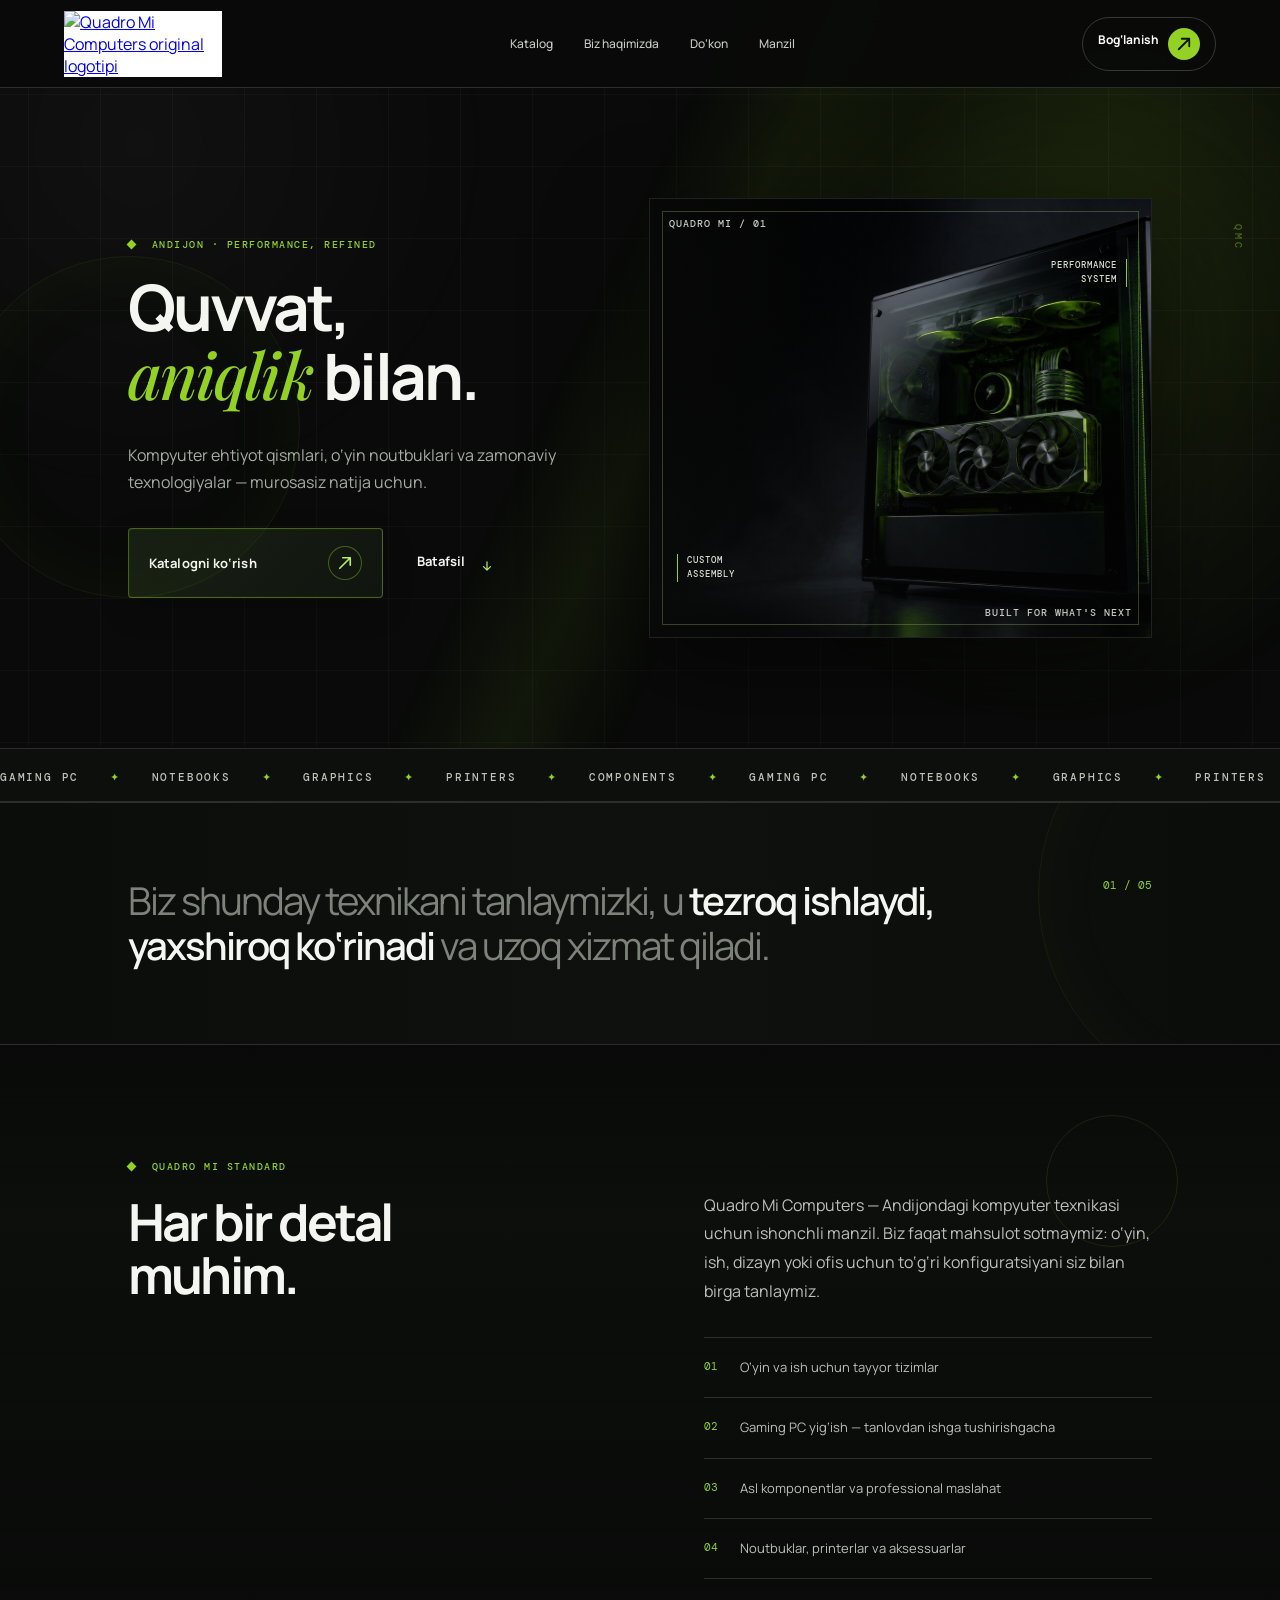
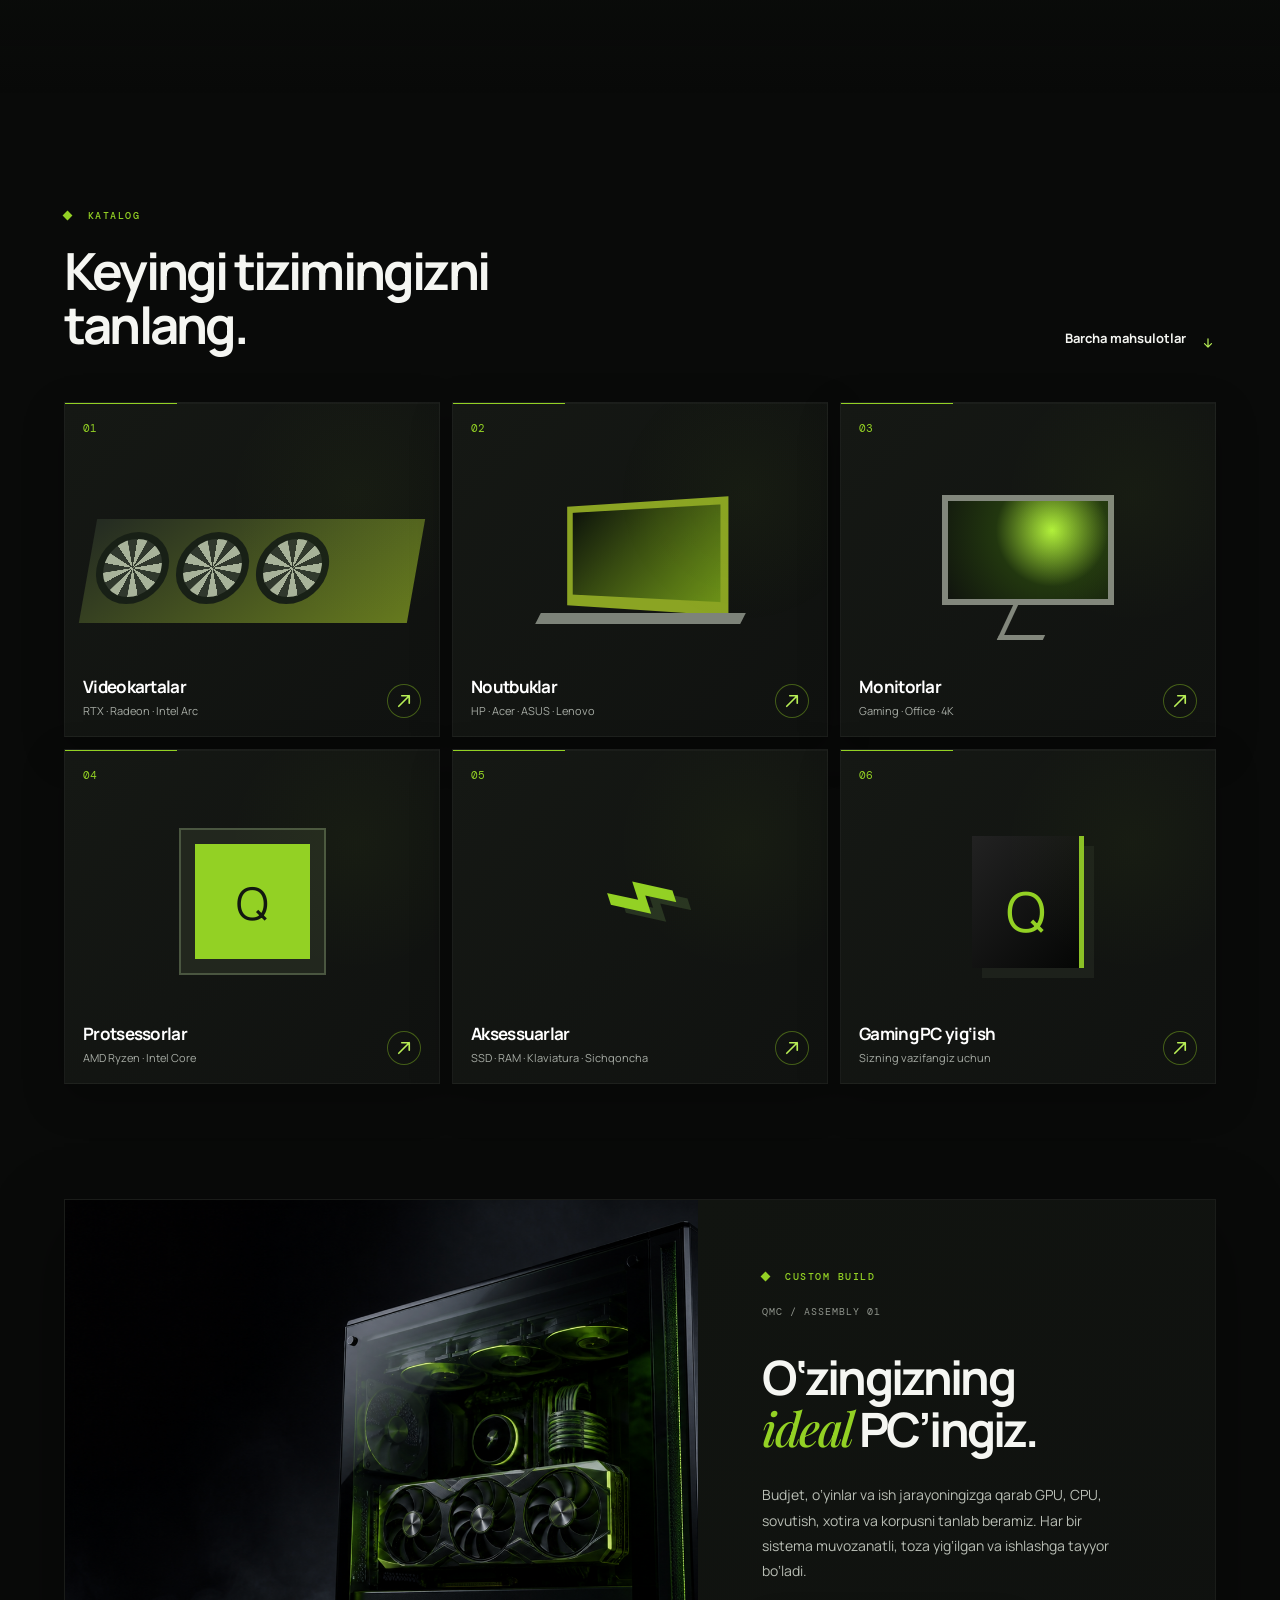
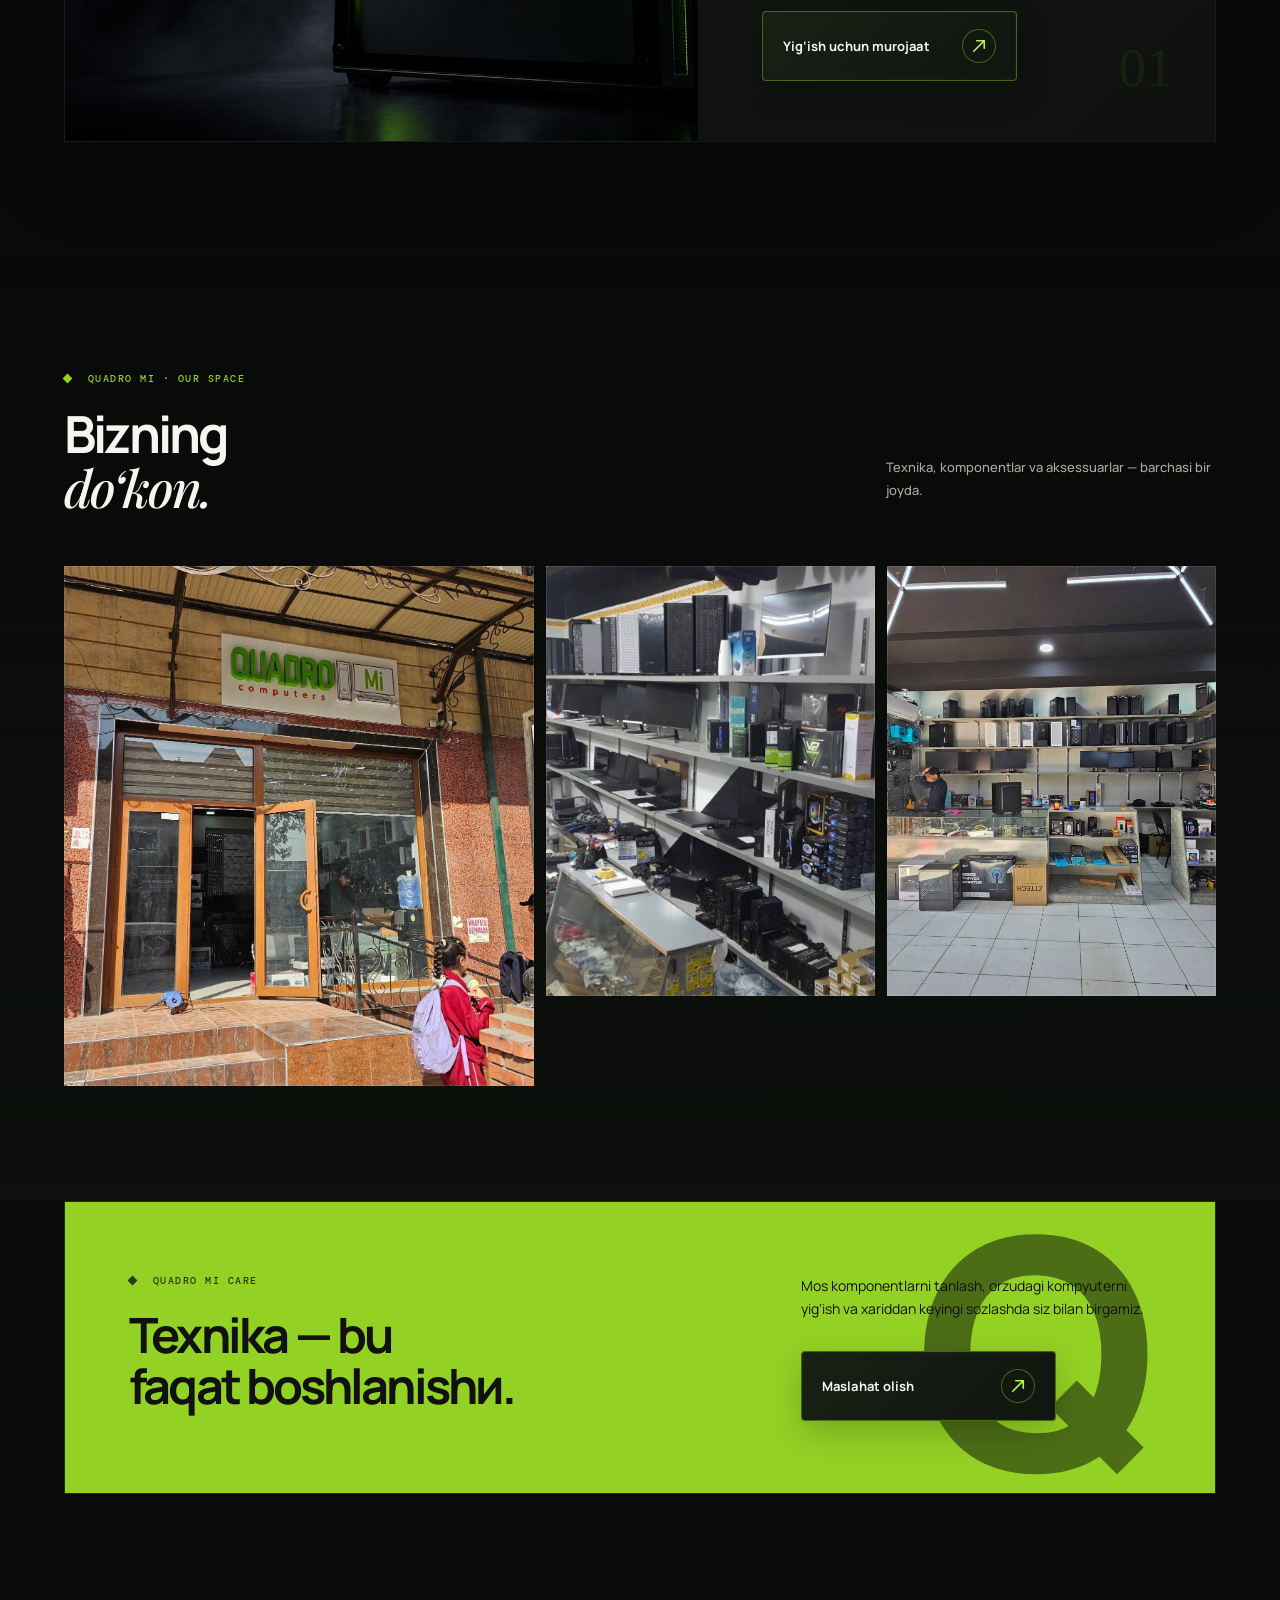
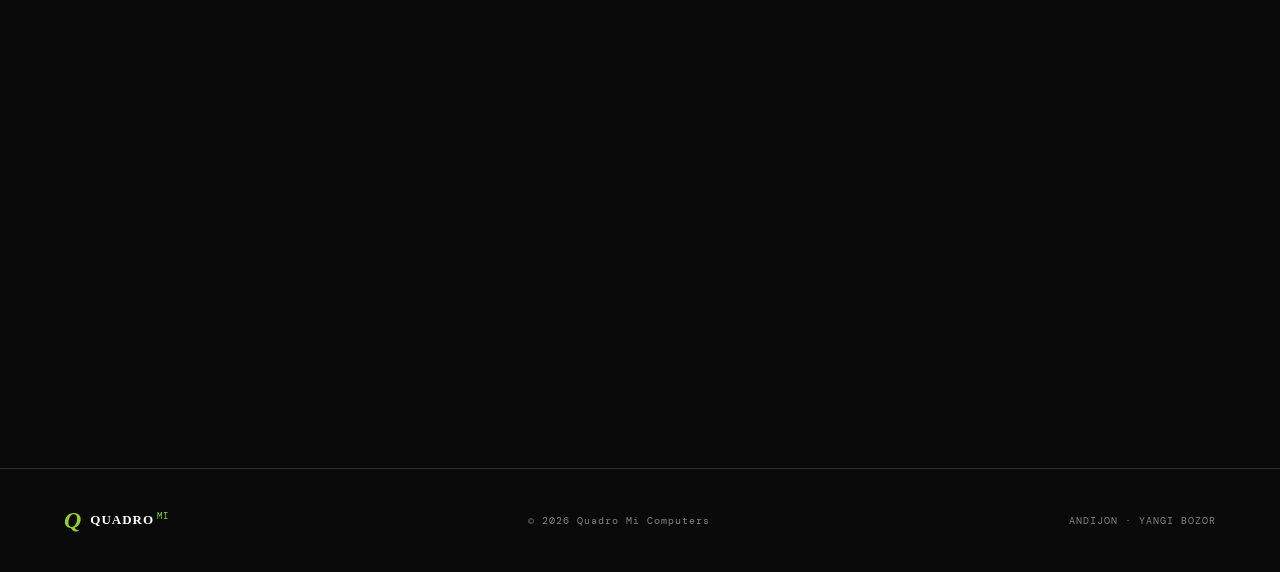
==== index.html @ 79f53d72 "Restore full index and use PNG logo" ====
<!doctype html>
<html lang="uz">
<head>
  <meta charset="UTF-8" /><meta name="viewport" content="width=device-width, initial-scale=1.0" />
  <meta name="theme-color" content="#0a0b0a" /><title>Quadro Mi Computers — Chegarasiz texnologiyalar</title>
  <link rel="preconnect" href="https://fonts.googleapis.com" /><link rel="preconnect" href="https://fonts.googleapis.com" crossorigin />
  <link href="https://fonts.googleapis.com/css2?family=DM+Mono:wght@400;500&family=Manrope:wght@400;500;600;700;800&family=Playfair+Display:ital,wght@0,400;0,500;1,400;1,500&display=swap" rel="stylesheet" />
  <link rel="stylesheet" href="styles.css" /><link rel="stylesheet" href="premium.css" /><link rel="stylesheet" href="responsive.css" /><link rel="stylesheet" href="arrow-fix.css" /><link rel="stylesheet" href="mobile-fixes.css" />
</head>
<body>
  <header class="nav"><div class="scroll-progress" aria-hidden="true"></div>
    <a class="official-logo" href="#top" aria-label="Quadro Mi Computers"><img src="quadro-mi-logo-transparent.png" alt="Quadro Mi Computers original logotipi" /></a>
    <nav><a href="#catalog">Katalog</a><a href="#about">Biz haqimizda</a><a href="#gallery">Do‘kon</a><a href="#contact">Manzil</a></nav>
    <a class="bag" href="tel:+998882072223">Bog‘lanish <b>↗</b></a>
  </header>

  <main id="top">
    <section class="hero">
      <div class="hero-copy"><p class="eyebrow"><i></i> ANDIJON · PERFORMANCE, REFINED</p><h1>Quvvat,<br /><em>aniqlik</em> bilan.</h1><p class="lead">Kompyuter ehtiyot qismlari, o‘yin noutbuklari va zamonaviy texnologiyalar — murosasiz natija uchun.</p><div class="hero-actions"><a class="button" href="#catalog">Katalogni ko‘rish <span>↗</span></a><a class="text-link" href="#about">Batafsil <span>↓</span></a></div></div><div class="hero-art"><img class="hero-photo" src="quadromi-gaming-pc-hero.png" alt="Quadro Mi uchun premium gaming kompyuter" /><div class="scan"></div><div class="art-label top">QUADRO MI / 01</div><div class="art-label bottom">BUILT FOR WHAT'S NEXT</div><div class="hero-spec spec-one">CUSTOM<br />ASSEMBLY</div><div class="hero-spec spec-two">PERFORMANCE<br />SYSTEM</div></div>
    </section>
    <section class="marquee" aria-label="Quadro Mi yo‘nalishlari"><div>GAMING PC <i>✦</i> NOTEBOOKS <i>✦</i> GRAPHICS <i>✦</i> PRINTERS <i>✦</i> COMPONENTS <i>✦</i> GAMING PC <i>✦</i> NOTEBOOKS <i>✦</i> GRAPHICS <i>✦</i> PRINTERS <i>✦</i></div></section>
    <section class="statement reveal" id="about"><p>Biz shunday texnikani tanlaymizki, u <strong>tezroq ishlaydi, yaxshiroq ko‘rinadi</strong> va uzoq xizmat qiladi.</p><span>01 / 05</span></section>
    <section class="details reveal"><div class="details-title"><p class="eyebrow"><i></i> QUADRO MI STANDARD</p><h2>Har bir detal<br />muhim.</h2></div><div class="details-copy"><p>Quadro Mi Computers — Andijondagi kompyuter texnikasi uchun ishonchli manzil. Biz faqat mahsulot sotmaymiz: o‘yin, ish, dizayn yoki ofis uchun to‘g‘ri konfiguratsiyani siz bilan birga tanlaymiz.</p><div class="detail-list"><div><b>01</b><span>O‘yin va ish uchun tayyor tizimlar</span></div><div><b>02</b><span>Gaming PC yig‘ish — tanlovdan ishga tushirishgacha</span></div><div><b>03</b><span>Asl komponentlar va professional maslahat</span></div><div><b>04</b><span>Noutbuklar, printerlar va aksessuarlar</span></div></div></div></section>
    <section class="catalog reveal" id="catalog"><div class="section-heading"><div><p class="eyebrow"><i></i> KATALOG</p><h2>Keyingi tizimingizni<br />tanlang.</h2></div><a class="text-link" href="catalog.html">Barcha mahsulotlar <span>↗</span></a></div><div class="categories"><a class="card gpu-card" href="catalog.html?category=gpu"><div class="number">01</div><div class="visual gpu-visual"><span></span><span></span><span></span></div><div class="card-bottom"><h3>Videokartalar</h3><p>RTX · Radeon · Intel Arc</p><b>↗</b></div></a><a class="card laptop-card" href="catalog.html?category=laptop"><div class="number">02</div><div class="visual laptop-visual"><div></div></div><div class="card-bottom"><h3>Noutbuklar</h3><p>HP · Acer · ASUS · Lenovo</p><b>↗</b></div></a><a class="card monitor-card" href="catalog.html?category=monitor"><div class="number">03</div><div class="visual monitor-visual"><div></div><span></span></div><div class="card-bottom"><h3>Monitorlar</h3><p>Gaming · Office · 4K</p><b>↗</b></div></a><a class="card chip-card" href="catalog.html?category=cpu"><div class="number">04</div><div class="visual chip-visual">Q</div><div class="card-bottom"><h3>Protsessorlar</h3><p>AMD Ryzen · Intel Core</p><b>↗</b></div></a><a class="card accessory-card" href="catalog.html?category=accessory"><div class="number">05</div><div class="visual accessory-visual"><span>⌁</span></div><div class="card-bottom"><h3>Aksessuarlar</h3><p>SSD · RAM · Klaviatura · Sichqoncha</p><b>↗</b></div></a><a class="card build-card" href="catalog.html?category=build"><div class="number">06</div><div class="visual build-visual"><span>Q</span></div><div class="card-bottom"><h3>Gaming PC yig‘ish</h3><p>Sizning vazifangiz uchun</p><b>↗</b></div></a></div></section>
    <section class="build-feature reveal"><div class="build-media"><img src="quadromi-gaming-pc-hero.png" alt="Gaming PC yig‘ish" /></div><div class="build-copy"><p class="eyebrow"><i></i> CUSTOM BUILD</p><span class="serial">QMC / ASSEMBLY 01</span><h2>O‘zingizning<br /><em>ideal</em> PC’ingiz.</h2><p>Budjet, o‘yinlar va ish jarayoningizga qarab GPU, CPU, sovutish, xotira va korpusni tanlab beramiz. Har bir sistema muvozanatli, toza yig‘ilgan va ishlashga tayyor bo‘ladi.</p><a class="button" href="tel:+998882072223">Yig‘ish uchun murojaat <span>↗</span></a></div></section>
    <section class="store-gallery reveal" id="gallery"><div class="section-heading"><div><p class="eyebrow"><i></i> QUADRO MI · OUR SPACE</p><h2>Bizning<br /><em>do‘kon.</em></h2></div><p class="gallery-note">Texnika, komponentlar va aksessuarlar — barchasi bir joyda.</p></div><div class="gallery-grid"><div class="store-photo store-photo-front"><img src="IMAGE%202026-08-15%2006%3A58%3A02.jpg" alt="Quadro Mi Computers do‘koni tashqi ko‘rinishi" /></div><div class="store-photo"><img src="IMAGE%202026-08-15%2006%3A58%3A09.jpg" alt="Quadro Mi Computers do‘koni ichki ko‘rinishi" /></div><div class="store-photo"><img src="IMAGE%202026-08-15%2006%3A58%3A14.jpg" alt="Quadro Mi Computers do‘koni va komponentlar" /></div></div></section>
    <section class="feature reveal"><div><p class="eyebrow"><i></i> QUADRO MI CARE</p><h2>Texnika — bu<br />faqat boshlanishи.</h2></div><div class="feature-text"><p>Mos komponentlarni tanlash, orzudagi kompyuterni yig‘ish va xariddan keyingi sozlashda siz bilan birgamiz.</p><a class="button outline" href="tel:+998882072223">Maslahat olish <span>↗</span></a></div></section>
    <section class="contact reveal" id="contact"><p class="eyebrow"><i></i> MANZIL VA ALOQA</p><div class="contact-grid"><h2>Quadro Mi —<br />Andijondagi manzilingiz.</h2><div class="contact-info"><a href="tel:+998882072223">+998 88 207 22 23</a><p><b>MANZILIMIZ</b><br />Andijon, Yangi Bozor</p><a class="map-button" href="https://maps.app.goo.gl/j5BiUCNpgj2LJ46a9" target="_blank" rel="noopener noreferrer"><span class="map-pin">⌖</span> Xaritada ko‘rish <span class="map-arrow">↗</span></a><a class="telegram" href="https://t.me/quadromi" target="_blank" rel="noreferrer">Telegram: @quadromi <span>↗</span></a></div></div></section>
  </main>
  <footer><a class="brand" href="#top"><span>Q</span>QUADRO <small>MI</small></a><p>© 2026 Quadro Mi Computers</p><p>ANDIJON · YANGI BOZOR</p></footer><script src="script.js"></script>
</body></html>
---- styles.css ----
:root{--green:#93d124;--ink:#090a09;--panel:#121412;--soft:#a7aca5;--line:#2b2e2a}*{box-sizing:border-box}html{scroll-behavior:smooth}body{margin:0;background:var(--ink);color:#f5f6f2;font-family:'Space Grotesk',Arial,sans-serif}body:before{content:'';position:fixed;inset:0;pointer-events:none;background:radial-gradient(circle at 88% 14%,#72a71619,transparent 25%),linear-gradient(115deg,transparent 0 43%,#9bdc2910 50%,transparent 57%);z-index:-1}.nav{height:88px;padding:0 max(28px,5vw);display:flex;align-items:center;justify-content:space-between;border-bottom:1px solid var(--line);background:#090a09e8;backdrop-filter:blur(12px);position:sticky;top:0;z-index:10}.official-logo{display:block;width:158px;height:66px;overflow:hidden;background:#fff}.official-logo img{width:100%;height:100%;object-fit:cover;object-position:center}.brand{color:#fff;text-decoration:none;font:600 13px Unbounded;letter-spacing:1px;display:flex;align-items:center;gap:8px}.brand span{color:var(--green);font-size:24px;font-style:italic}.brand small{font:9px 'DM Mono';color:var(--green);margin-left:-5px;align-self:flex-end;margin-bottom:12px}.nav nav{display:flex;gap:31px}.nav nav a,.bag{font:500 12px 'Space Grotesk';color:#c8cbc5;text-decoration:none}.nav nav a{transition:color .25s}.nav nav a:hover{color:var(--green)}.bag{border:1px solid #353934;border-radius:99px;padding:10px 15px;color:#fff}.bag b{background:var(--green);color:#111;padding:2px 6px;border-radius:10px;margin-left:6px}.hero{min-height:660px;padding:80px max(28px,10vw);display:grid;grid-template-columns:1fr 1.1fr;gap:5vw;align-items:center;overflow:hidden}.hero-copy{animation:reveal .9s ease both}.eyebrow{font:500 10px 'DM Mono';letter-spacing:1.5px;color:var(--green);margin:0 0 22px}.eyebrow i{display:inline-block;width:7px;height:7px;background:var(--green);margin-right:9px;transform:rotate(45deg)}h1,h2{font-family:Unbounded,Arial,sans-serif;font-size:clamp(38px,5vw,76px);font-weight:500;letter-spacing:-4px;line-height:1.05;margin:0}h1 em,.build-copy em{font-family:Georgia,serif;font-weight:400;color:var(--green);letter-spacing:-5px}.lead{max-width:440px;color:var(--soft);font-size:16px;line-height:1.7;margin:32px 0}.hero-actions{display:flex;gap:27px;align-items:center}.button{background:var(--green);color:#111;text-decoration:none;font-size:12px;font-weight:700;padding:16px 18px;display:inline-block;transition:transform .25s,box-shadow .25s}.button:hover{transform:translateY(-3px);box-shadow:0 12px 30px #93d12435}.button span,.text-link span{font-size:19px;margin-left:20px}.text-link{font-size:12px;color:#f4f5f1;text-decoration:none;font-weight:700}.hero-art{height:440px;position:relative;background:#111;overflow:hidden;animation:reveal 1.1s .15s ease both}.hero-photo{width:100%;height:100%;object-fit:cover;object-position:center}.hero-art:after{content:'';position:absolute;inset:0;background:linear-gradient(90deg,#090a09aa,transparent 55%),linear-gradient(0deg,#090a0955,transparent)}.scan{position:absolute;z-index:2;inset:0;background:linear-gradient(105deg,transparent 42%,#bcff4c35 49%,transparent 56%);transform:translateX(-115%);animation:scan 7s 1s infinite}.art-label{font:500 10px 'DM Mono';letter-spacing:1px;color:#c6c9c1;position:absolute;z-index:3}.art-label.top{top:18px;left:19px}.art-label.bottom{bottom:18px;right:19px}.statement{border-top:1px solid var(--line);border-bottom:1px solid var(--line);padding:75px max(28px,10vw);display:flex;justify-content:space-between;gap:30px}.statement p{font-size:clamp(25px,3vw,43px);letter-spacing:-2px;line-height:1.18;max-width:820px;margin:0;color:#7d827b}.statement strong{color:#f5f6f2;font-weight:600}.statement span{font:11px 'DM Mono';color:var(--green);white-space:nowrap}.details{padding:115px max(28px,10vw);display:grid;grid-template-columns:1fr 1fr;gap:10vw}.details h2{font-size:clamp(31px,4vw,55px)}.details-copy{color:#bdc0ba;font-size:16px;line-height:1.8;max-width:450px}.details-copy p{margin:31px 0}.detail-list{border-top:1px solid var(--line)}.detail-list div{display:flex;gap:22px;padding:18px 0;border-bottom:1px solid var(--line);font-size:13px}.detail-list b{color:var(--green);font:11px 'DM Mono';padding-top:3px}.catalog{padding:115px max(28px,5vw)}.section-heading{display:flex;justify-content:space-between;align-items:end;margin-bottom:50px}.section-heading h2{font-size:clamp(31px,4vw,55px)}.categories{display:grid;grid-template-columns:repeat(3,1fr);gap:12px}.card{background:linear-gradient(135deg,#151814,#101210);min-height:335px;padding:18px;text-decoration:none;color:#fff;position:relative;display:flex;flex-direction:column;justify-content:space-between;overflow:hidden;transition:transform .35s,box-shadow .35s}.card:before{content:'';position:absolute;width:150%;height:1px;background:var(--green);left:-120%;top:0;transition:left .55s}.card:hover{transform:translateY(-8px);box-shadow:0 24px 45px #000}.card:hover:before{left:0}.number{font:11px 'DM Mono';color:var(--green)}.visual{height:180px;position:relative}.card-bottom h3{font-size:17px;margin:0 0 5px;letter-spacing:-.7px}.card-bottom p{font-size:11px;color:var(--soft);margin:0}.card-bottom b{position:absolute;right:18px;bottom:18px;color:var(--green);font-size:22px}.gpu-visual{background:linear-gradient(140deg,#242b22,#667a1e);margin:32px 5px 0;height:104px;transform:skewX(-10deg)}.gpu-visual span{position:absolute;top:13px;width:72px;height:72px;border:7px solid #182016;border-radius:50%;background:repeating-conic-gradient(#a8b39a 0 20deg,#30382d 21deg 40deg)}.gpu-visual span:nth-child(1){left:8px}.gpu-visual span:nth-child(2){left:88px}.gpu-visual span:nth-child(3){left:168px}.laptop-visual div{width:170px;height:108px;border:7px solid #8ba423;border-bottom-width:12px;transform:perspective(300px) rotateY(-20deg);margin:37px auto;background:linear-gradient(135deg,#0d130b,#6c9118)}.laptop-visual:after{content:'';display:block;width:205px;height:11px;background:#7d8379;margin:-34px auto;transform:skewX(-27deg)}.monitor-visual div{width:172px;height:110px;border:6px solid #82877c;background:radial-gradient(circle at 65% 30%,#b2f13b,#22370f 45%,#10140e);margin:30px auto 0}.monitor-visual span{display:block;width:46px;height:35px;border-bottom:5px solid #82877c;border-left:5px solid #82877c;transform:skewX(-25deg);margin:auto}.chip-visual{width:115px;height:115px;margin:28px auto;background:var(--green);color:#121810;font:45px Unbounded;text-align:center;padding-top:28px;box-shadow:0 0 0 14px #22271e,0 0 0 16px #4a5640}.accessory-visual span{display:block;text-align:center;font:130px Georgia;color:var(--green);margin-top:4px;transform:rotate(-18deg);text-shadow:12px 12px #283421}.build-visual{width:112px;height:132px;margin:18px auto;background:linear-gradient(135deg,#222,#050605);border-right:5px solid #8bc026;box-shadow:10px 10px #1d211b}.build-visual span{font:55px Unbounded;color:var(--green);display:block;text-align:center;padding-top:37px}.build-feature{margin:0 max(28px,5vw) 115px;display:grid;grid-template-columns:1.1fr .9fr;background:#10120f;min-height:500px}.build-media{min-height:360px;overflow:hidden}.build-media img{height:100%;width:100%;object-fit:cover;transition:transform .8s}.build-feature:hover img{transform:scale(1.045)}.build-copy{padding:70px 7vw 60px 5vw;position:relative}.build-copy .serial{display:block;font:10px 'DM Mono';color:#8f948c;letter-spacing:1px;margin-bottom:35px}.build-copy h2{font-size:clamp(30px,3.7vw,53px)}.build-copy>p:not(.eyebrow){font-size:14px;line-height:1.8;color:#b9beb5;margin:28px 0}.feature{margin:0 max(28px,5vw) 90px;padding:72px max(28px,5vw);background:var(--green);color:#111;display:flex;justify-content:space-between;gap:60px}.feature .eyebrow{color:#273a12}.feature .eyebrow i{background:#273a12}.feature h2{font-size:clamp(30px,3.8vw,53px)}.feature-text{max-width:350px;align-self:end}.feature-text p{line-height:1.7;font-size:14px;margin:0 0 30px}.outline{background:transparent;border:1px solid #243013}.contact{padding:115px max(28px,10vw)}.contact-grid{display:grid;grid-template-columns:1fr 1fr;gap:10vw;align-items:end}.contact h2{font-size:clamp(30px,4vw,55px)}.contact-info{display:flex;flex-direction:column;align-items:flex-start;gap:11px}.contact-info a{font-size:18px;font-weight:600;letter-spacing:-.7px;color:#fff;text-decoration:none}.contact-info p{margin:18px 0;color:#a5aaa2;font-size:14px;line-height:1.7}.contact-info p b{color:var(--green);font:10px 'DM Mono';letter-spacing:1px}.contact-info .telegram{font:500 12px 'DM Mono';color:var(--green);letter-spacing:.5px}.telegram span{font-size:18px;margin-left:13px}footer{border-top:1px solid var(--line);padding:35px max(28px,5vw);display:flex;align-items:center;justify-content:space-between;color:#80857e;font:10px 'DM Mono';letter-spacing:1px}@keyframes reveal{from{opacity:0;transform:translateY(18px)}to{opacity:1;transform:none}}@keyframes scan{0%,58%{transform:translateX(-115%)}73%,100%{transform:translateX(115%)}}@media(max-width:850px){.categories{grid-template-columns:repeat(2,1fr)}.hero{grid-template-columns:1fr;gap:45px}.hero-art{height:380px}.build-feature{grid-template-columns:1fr}.build-copy{padding:60px}.build-media{height:380px}}@media(max-width:620px){.nav{height:76px;padding:0 20px}.official-logo{width:125px;height:54px}.nav nav{display:none}.bag{font-size:10px;padding:9px 10px}.hero{padding:65px 28px;min-height:0}.hero-art{height:275px}.statement,.feature{padding:55px 28px;display:block}.statement span{display:block;margin-top:25px}.details,.contact{padding:80px 28px;display:block}.details-copy{margin-top:38px}.contact-grid{display:block}.contact-info{margin-top:42px}.catalog{padding:80px 28px}.section-heading{display:block}.section-heading .text-link{display:block;margin-top:25px}.card{min-height:290px}.visual{transform:scale(.86);transform-origin:center top}.build-feature{margin:0 28px 80px}.build-media{height:270px;min-height:0}.build-copy{padding:45px 28px}.feature-text{margin-top:45px}footer{gap:20px;flex-wrap:wrap}footer p:last-child{display:none}}@media(max-width:430px){.categories{grid-template-columns:1fr}.card{min-height:280px}}
---- premium.css ----
.scroll-progress{position:absolute;left:0;bottom:-1px;height:2px;width:0;background:var(--green);box-shadow:0 0 16px var(--green);transition:width .08s linear}.hero:after{content:'QMC';position:absolute;right:2.7vw;top:136px;font:500 10px 'DM Mono';color:#7fae218a;letter-spacing:3px;writing-mode:vertical-rl}.hero{position:relative}.hero-art{box-shadow:0 35px 90px #0008}.hero-art:before{content:'';position:absolute;z-index:4;inset:12px;border:1px solid #c3eb8040;pointer-events:none}.hero-spec{position:absolute;z-index:5;font:500 9px 'DM Mono';line-height:1.55;letter-spacing:1px;color:#d6dcd0;border-left:1px solid var(--green);padding-left:9px}.spec-one{left:27px;bottom:55px}.spec-two{right:24px;top:60px;text-align:right;border-left:0;border-right:1px solid var(--green);padding-left:0;padding-right:9px}.marquee{border-block:1px solid var(--line);overflow:hidden;padding:15px 0;white-space:nowrap;background:#0d0f0d}.marquee div{display:inline-block;font:500 11px 'DM Mono';letter-spacing:1.8px;color:#bcc0b7;animation:marquee 28s linear infinite}.marquee i{font-style:normal;color:var(--green);margin:0 22px}.js .reveal{opacity:0;transform:translateY(32px);transition:opacity .9s ease,transform .9s cubic-bezier(.2,.75,.24,1)}.js .reveal.is-visible{opacity:1;transform:none}.js .categories .card{transition-delay:calc(var(--card-index, 0) * 55ms)}.categories .card:nth-child(1){--card-index:1}.categories .card:nth-child(2){--card-index:2}.categories .card:nth-child(3){--card-index:3}.categories .card:nth-child(4){--card-index:4}.categories .card:nth-child(5){--card-index:5}.categories .card:nth-child(6){--card-index:6}.details,.contact{position:relative}.details:before,.contact:after{content:'';position:absolute;width:130px;height:130px;border:1px solid #93d1241f;border-radius:50%;pointer-events:none}.details:before{right:8vw;top:70px}.contact:after{left:5vw;bottom:40px}.build-copy:after{content:'01';position:absolute;right:8%;bottom:42px;font:500 55px Unbounded;color:#93d12413}@keyframes marquee{to{transform:translateX(-50%)}}@media(max-width:620px){.hero:after,.hero-spec{display:none}.marquee{padding:12px 0}.marquee div{font-size:9px}.js .reveal{transform:translateY(18px)}}@media(prefers-reduced-motion:reduce){*,*:before,*:after{animation-duration:.01ms!important;animation-iteration-count:1!important;scroll-behavior:auto!important}.js .reveal{opacity:1;transform:none}}
/* Premium editorial typography + store gallery */
body{font-family:'Manrope',Arial,sans-serif}h1,h2{font-family:'Manrope',Arial,sans-serif;font-weight:700;letter-spacing:-3.2px}h1 em,.build-copy em,.store-gallery h2 em{font-family:'Playfair Display',Georgia,serif;font-weight:500;font-style:italic;letter-spacing:-2px}.nav nav a,.bag{font-family:'Manrope',Arial,sans-serif}.store-gallery{padding:115px max(28px,5vw);background:linear-gradient(180deg,transparent,#0d100c)}.gallery-note{max-width:330px;color:#a7aca5;font:500 13px/1.8 'Manrope',sans-serif}.gallery-grid{display:grid;grid-template-columns:1.25fr .875fr .875fr;gap:12px}.store-photo{height:430px;overflow:hidden;background:#111;position:relative}.store-photo-front{height:520px}.store-photo:after{content:'';position:absolute;inset:0;border:1px solid #ffffff16;pointer-events:none}.store-photo img{width:100%;height:100%;display:block;object-fit:cover;transition:transform .8s cubic-bezier(.2,.75,.24,1),filter .5s}.store-photo-front img{object-position:center}.store-photo:hover img{transform:scale(1.035);filter:saturate(1.06)}.store-gallery .section-heading{align-items:end}.contact-info a[href^="tel"]{font-family:'Manrope',sans-serif;font-size:21px;letter-spacing:-.8px}.contact-info p b{font-family:'DM Mono',monospace}
/* Final premium pass */
body,h1,h2,h3,.lead,.statement p,.details-copy,.card-bottom p,.contact-info a,.contact-info p,.button,.text-link{font-family:'Manrope',Arial,sans-serif}h1,h2{font-weight:700;letter-spacing:-2.8px}h3{font-weight:700}.button{position:relative;display:inline-flex;align-items:center;justify-content:space-between;gap:30px;min-width:255px;padding:17px 20px;border:1px solid #93d12466;border-radius:4px;background:linear-gradient(135deg,#182014,#10150f);color:#f4f6ef;font-size:13px;font-weight:700;letter-spacing:.1px;box-shadow:inset 0 0 0 1px #ffffff06,0 12px 32px #00000030;overflow:hidden;transition:transform .3s ease,background .3s ease,border-color .3s ease,box-shadow .3s ease}.button:before{content:'';position:absolute;inset:0;background:linear-gradient(115deg,transparent 18%,#b8ef5620 48%,transparent 72%);transform:translateX(-120%);transition:transform .6s ease}.button span{position:relative;z-index:1;display:grid;place-items:center;width:34px;height:34px;margin-left:auto;border:1px solid #93d12466;border-radius:50%;color:#b8ef56;font-size:17px;line-height:1}.button:hover{transform:translateY(-2px);border-color:#93d124aa;background:linear-gradient(135deg,#1c2517,#121912);box-shadow:0 18px 42px #00000055,0 0 0 1px #93d12418}.button:hover:before{transform:translateX(120%)}.text-link{font-family:'Manrope',Arial,sans-serif;font-size:13px;font-weight:700;letter-spacing:0;color:#f4f5f1}.text-link span{font-size:17px;margin-left:14px;color:#b8ef56}.hero-actions{gap:34px}.bag{font-weight:700}.build-copy .serial{font-family:'DM Mono',monospace}.chip-visual,.build-visual span{font-family:'Manrope',Arial,sans-serif}
@media(max-width:620px){.button{min-width:0;width:100%;max-width:310px;padding:16px 17px}.hero-actions{align-items:flex-start;flex-direction:column;gap:18px}.text-link{padding-left:2px}}
@media(prefers-reduced-motion:reduce){.button:before{display:none}}
/* Premium map CTA */
.map-button{display:inline-flex;align-items:center;gap:10px;min-height:46px;padding:12px 16px;border:1px solid #343a31;border-radius:999px;background:linear-gradient(180deg,#151914,#10120f);color:#f5f6f2!important;font:700 12px 'Manrope',sans-serif!important;letter-spacing:.1px!important;box-shadow:inset 0 1px 0 #ffffff0d,0 10px 30px #0003;transition:transform .25s,border-color .25s,background .25s,box-shadow .25s}.map-button:hover{transform:translateY(-2px);border-color:#93d124;background:linear-gradient(180deg,#1a2015,#11150f);box-shadow:0 14px 34px #0006}.map-pin{display:grid;place-items:center;width:24px;height:24px;border-radius:50%;background:#93d124;color:#111;font-size:15px;line-height:1}.map-arrow{margin-left:4px;font-size:17px;color:#93d124}@media(max-width:850px){.gallery-grid{grid-template-columns:1fr 1fr}.store-photo-front{grid-column:1/-1;height:430px}.store-photo{height:320px}}@media(max-width:620px){.store-gallery{padding:80px 28px}.gallery-grid{grid-template-columns:1fr}.store-photo-front,.store-photo{height:300px}.gallery-note{margin-top:25px}}
/* Cinematic depth layer */
html{background:#090a09}body{position:relative;isolation:isolate}body:after{content:'';position:fixed;inset:0;pointer-events:none;z-index:20;opacity:.08;background-image:url("data:image/svg+xml,%3Csvg xmlns='http://www.w3.org/2000/svg' width='140' height='140' viewBox='0 0 140 140'%3E%3Cfilter id='n'%3E%3CfeTurbulence type='fractalNoise' baseFrequency='.85' numOctaves='3' stitchTiles='stitch'/%3E%3C/filter%3E%3Crect width='100%25' height='100%25' filter='url(%23n)' opacity='.32'/%3E%3C/svg%3E");mix-blend-mode:soft-light}.hero{background-image:linear-gradient(rgba(255,255,255,.028) 1px,transparent 1px),linear-gradient(90deg,rgba(255,255,255,.028) 1px,transparent 1px);background-size:72px 72px;background-position:center center}.hero:before{content:'';position:absolute;inset:-15%;background:radial-gradient(circle at 75% 42%,#93d1241c,transparent 28%),radial-gradient(circle at 20% 18%,#ffffff08,transparent 24%);filter:blur(8px);pointer-events:none;z-index:-1;animation:ambientPulse 8s ease-in-out infinite}.hero-copy,.hero-art{position:relative;z-index:1}.hero-copy:after{content:'';position:absolute;width:340px;height:340px;left:-170px;top:5%;border:1px solid #93d12418;border-radius:50%;box-shadow:0 0 90px #93d1240b inset;pointer-events:none}.hero-art{border:1px solid #ffffff10}.hero-art:after{background:linear-gradient(90deg,#090a09b8,transparent 55%),linear-gradient(0deg,#090a095e,transparent)}.statement{position:relative;overflow:hidden;background:linear-gradient(90deg,#0b0d0b,#0e110e,#0b0d0b)}.statement:after{content:'';position:absolute;width:420px;height:420px;right:-180px;top:-120px;border:1px solid #93d12414;border-radius:50%;box-shadow:0 0 80px #93d12408 inset;pointer-events:none}.details{background:linear-gradient(180deg,transparent,#0c0f0c 26%,transparent)}.detail-list div{transition:padding-left .25s,background .25s}.detail-list div:hover{padding-left:10px;background:linear-gradient(90deg,#93d12408,transparent 70%)}.categories .card{border:1px solid #ffffff0b;box-shadow:0 14px 38px #0004,inset 0 1px 0 #ffffff08}.categories .card:after{content:'';position:absolute;inset:0;background:radial-gradient(circle at 78% 28%,#93d1240a,transparent 34%);pointer-events:none}.categories .card:hover{box-shadow:0 26px 60px #0008,inset 0 1px 0 #ffffff10}.build-feature{border:1px solid #ffffff0b;box-shadow:0 24px 70px #0006}.build-copy{background:linear-gradient(135deg,#111410,#0f110f)}.feature{position:relative;overflow:hidden;border:1px solid #1f2a17}.feature:after{content:'Q';position:absolute;right:5%;top:50%;transform:translateY(-50%);font:800 clamp(140px,25vw,330px) 'Manrope';color:#111d0b;opacity:.55;pointer-events:none}.feature>*{position:relative;z-index:1}.contact{overflow:hidden;background:radial-gradient(circle at 78% 50%,#93d1240b,transparent 34%)}.contact-grid{position:relative}.contact-grid:after{content:'LOC / ANDIJON';position:absolute;right:0;bottom:-55px;font:500 9px 'DM Mono';letter-spacing:2px;color:#93d12455}.map-button{position:relative;overflow:hidden}.map-button:before{content:'';position:absolute;inset:0;background:linear-gradient(110deg,transparent 22%,#ffffff14 48%,transparent 72%);transform:translateX(-120%);transition:transform .7s ease}.map-button:hover:before{transform:translateX(120%)}@keyframes ambientPulse{0%,100%{opacity:.55;transform:scale(1)}50%{opacity:.95;transform:scale(1.04)}}@media(max-width:620px){.hero{background-size:46px 46px}.hero-copy:after{width:220px;height:220px;left:-140px}.contact-grid:after{position:static;display:block;margin-top:35px}.feature:after{right:-7%;font-size:170px}}@media(prefers-reduced-motion:reduce){.hero:before{animation:none}.map-button:before{display:none}.detail-list div{transition:none}}
/* Mobile-safe CSS arrows: avoid emoji glyphs on iOS/Android */
.button span,.bag b,.map-arrow{font-size:0;position:relative}.button span:before,.bag b:before,.map-arrow:before{content:'';position:absolute;width:11px;height:2px;background:currentColor;right:9px;top:50%;transform:translateY(-50%) rotate(-45deg);transform-origin:right center}.button span:after,.bag b:after,.map-arrow:after{content:'';position:absolute;width:6px;height:6px;border-top:2px solid currentColor;border-right:2px solid currentColor;right:8px;top:50%;transform:translateY(-50%) rotate(0deg)}.bag b{display:inline-grid;place-items:center;width:30px;height:30px;padding:0;border-radius:50%;background:var(--green);color:#111;margin-left:7px;line-height:1}.bag b:before{right:8px;width:10px}.bag b:after{right:7px}.map-arrow{display:inline-block;width:18px;height:18px;margin-left:2px}.map-arrow:before{right:2px}.map-arrow:after{right:1px}.button span{overflow:hidden}.button span:before{right:9px}.button span:after{right:8px}
---- responsive.css ----
/* Premium typography: tuned separately for desktop, laptops, tablets and phones. */
@media (max-width:1100px){
  h1,h2{letter-spacing:-2.7px;line-height:1.12}
  h1 em,.build-copy em{letter-spacing:-3px}
  .hero{padding-inline:7vw;gap:4vw}
  .lead{font-size:15px}.details,.contact{padding-inline:8vw}
}
@media (max-width:850px){
  h1,h2{font-size:clamp(34px,6.2vw,53px);letter-spacing:-2.2px;line-height:1.15}
  h1 em,.build-copy em{letter-spacing:-2.4px}
  .hero-copy{max-width:610px}.section-heading h2,.details h2,.contact h2{max-width:620px}
  .statement p{letter-spacing:-1.4px;line-height:1.28}
  .build-copy h2{letter-spacing:-2px;line-height:1.16}
}
@media (max-width:620px){
  h1,h2{font-size:clamp(29px,9.5vw,42px);letter-spacing:-1.55px;line-height:1.2}
  h1 em,.build-copy em{letter-spacing:-1.8px}
  .hero-copy h1{max-width:340px}.hero-copy .lead{font-size:14px;line-height:1.65;margin-block:25px}
  .hero-actions{gap:16px;flex-wrap:wrap}.button{font-size:11px;padding:14px 15px}.text-link{font-size:11px}
  .statement p{font-size:clamp(23px,7vw,32px);letter-spacing:-1px;line-height:1.28}
  .details h2,.section-heading h2,.contact h2,.feature h2{font-size:clamp(28px,8vw,38px);letter-spacing:-1.45px;line-height:1.23}
  .details-copy{font-size:14px;line-height:1.75}.detail-list div{font-size:12px;line-height:1.5}
  .card-bottom h3{font-size:16px;line-height:1.3}.card-bottom p{line-height:1.45}.build-copy h2{font-size:clamp(28px,8vw,38px);letter-spacing:-1.55px;line-height:1.2}
  .build-copy>p:not(.eyebrow),.feature-text p{font-size:13px;line-height:1.75}.contact-info a{font-size:17px}.contact-info p{font-size:13px}
}
@media (max-width:360px){
  h1,h2{font-size:28px;letter-spacing:-1.2px}.hero-copy .lead{font-size:13px}.bag{display:none}.official-logo{width:117px}
}
---- arrow-fix.css ----
/* Final premium arrows — clean SVG icon, no Unicode/emoji */
.button span,.bag b,.text-link span,.map-arrow,.card-bottom b{font-size:0!important;position:relative;display:inline-grid!important;place-items:center;background-repeat:no-repeat!important;background-position:center!important}
.button span::before,.button span::after,.bag b::before,.bag b::after,.text-link span::before,.text-link span::after,.map-arrow::before,.map-arrow::after,.card-bottom b::before,.card-bottom b::after{content:none!important;display:none!important}

.button span{width:34px!important;height:34px!important;flex:0 0 34px;overflow:hidden;border:1px solid #93d12466!important;border-radius:50%;background-color:transparent!important;background-size:18px 18px!important;background-image:url("data:image/svg+xml,%3Csvg xmlns='http://www.w3.org/2000/svg' viewBox='0 0 24 24'%3E%3Cpath d='M5 19L19 5M9 5H19V15' fill='none' stroke='%23b8ef56' stroke-width='2.2' stroke-linecap='round' stroke-linejoin='round'/%3E%3C/svg%3E")!important}

.bag b{width:32px!important;height:32px!important;flex:0 0 32px;margin-left:7px!important;padding:0!important;border-radius:50%;background-color:var(--green)!important;background-size:18px 18px!important;background-image:url("data:image/svg+xml,%3Csvg xmlns='http://www.w3.org/2000/svg' viewBox='0 0 24 24'%3E%3Cpath d='M5 19L19 5M9 5H19V15' fill='none' stroke='%2310150f' stroke-width='2.4' stroke-linecap='round' stroke-linejoin='round'/%3E%3C/svg%3E")!important}

.text-link span{width:17px!important;height:17px!important;margin-left:10px!important;color:transparent!important;background-size:14px 14px!important;background-image:url("data:image/svg+xml,%3Csvg xmlns='http://www.w3.org/2000/svg' viewBox='0 0 24 24'%3E%3Cpath d='M12 5V19M6 13L12 19L18 13' fill='none' stroke='%23b8ef56' stroke-width='2.1' stroke-linecap='round' stroke-linejoin='round'/%3E%3C/svg%3E")!important}

.map-arrow{width:18px!important;height:18px!important;margin-left:4px;color:transparent!important;background-size:15px 15px!important;background-image:url("data:image/svg+xml,%3Csvg xmlns='http://www.w3.org/2000/svg' viewBox='0 0 24 24'%3E%3Cpath d='M5 19L19 5M9 5H19V15' fill='none' stroke='%2393d124' stroke-width='2.1' stroke-linecap='round' stroke-linejoin='round'/%3E%3C/svg%3E")!important}

.card-bottom b{width:34px!important;height:34px!important;min-width:34px!important;flex:0 0 34px;border:1px solid #93d12466!important;border-radius:50%!important;color:transparent!important;background-color:transparent!important;background-size:18px 18px!important;background-image:url("data:image/svg+xml,%3Csvg xmlns='http://www.w3.org/2000/svg' viewBox='0 0 24 24'%3E%3Cpath d='M5 19L19 5M9 5H19V15' fill='none' stroke='%23b8ef56' stroke-width='2.2' stroke-linecap='round' stroke-linejoin='round'/%3E%3C/svg%3E")!important;transition:transform .25s ease,border-color .25s ease,background-color .25s ease}
.card:hover .card-bottom b{transform:translateY(-2px);border-color:#93d124aa!important;background-color:#172011!important}

@media(max-width:620px){.button span{width:34px!important;height:34px!important;flex-basis:34px}.bag b{width:30px!important;height:30px!important;flex-basis:30px;background-size:17px 17px!important}.card-bottom b{width:34px!important;height:34px!important;min-width:34px!important;flex-basis:34px;background-size:17px 17px!important}}
---- mobile-fixes.css ----
/* Final mobile arrow cleanup */
.card-bottom b{font-size:0!important;display:grid!important;place-items:center;width:34px;height:34px;border:1px solid #93d12466;border-radius:50%;color:#b8ef56;line-height:1;position:absolute;right:18px;bottom:18px}
.card-bottom b:before{content:'';width:12px;height:2px;background:currentColor;display:block;grid-area:1/1;transform:rotate(-45deg);transform-origin:right center}
.card-bottom b:after{content:'';width:7px;height:7px;border-top:2px solid currentColor;border-right:2px solid currentColor;display:block;grid-area:1/1;transform:translate(4px,-3px)}
.button span,.bag b,.map-arrow{font-size:0!important}
@media(max-width:620px){.card-bottom b{width:32px;height:32px;right:16px;bottom:16px}.card-bottom b:before{width:11px}.card-bottom b:after{width:6px;height:6px;transform:translate(3px,-3px)}}
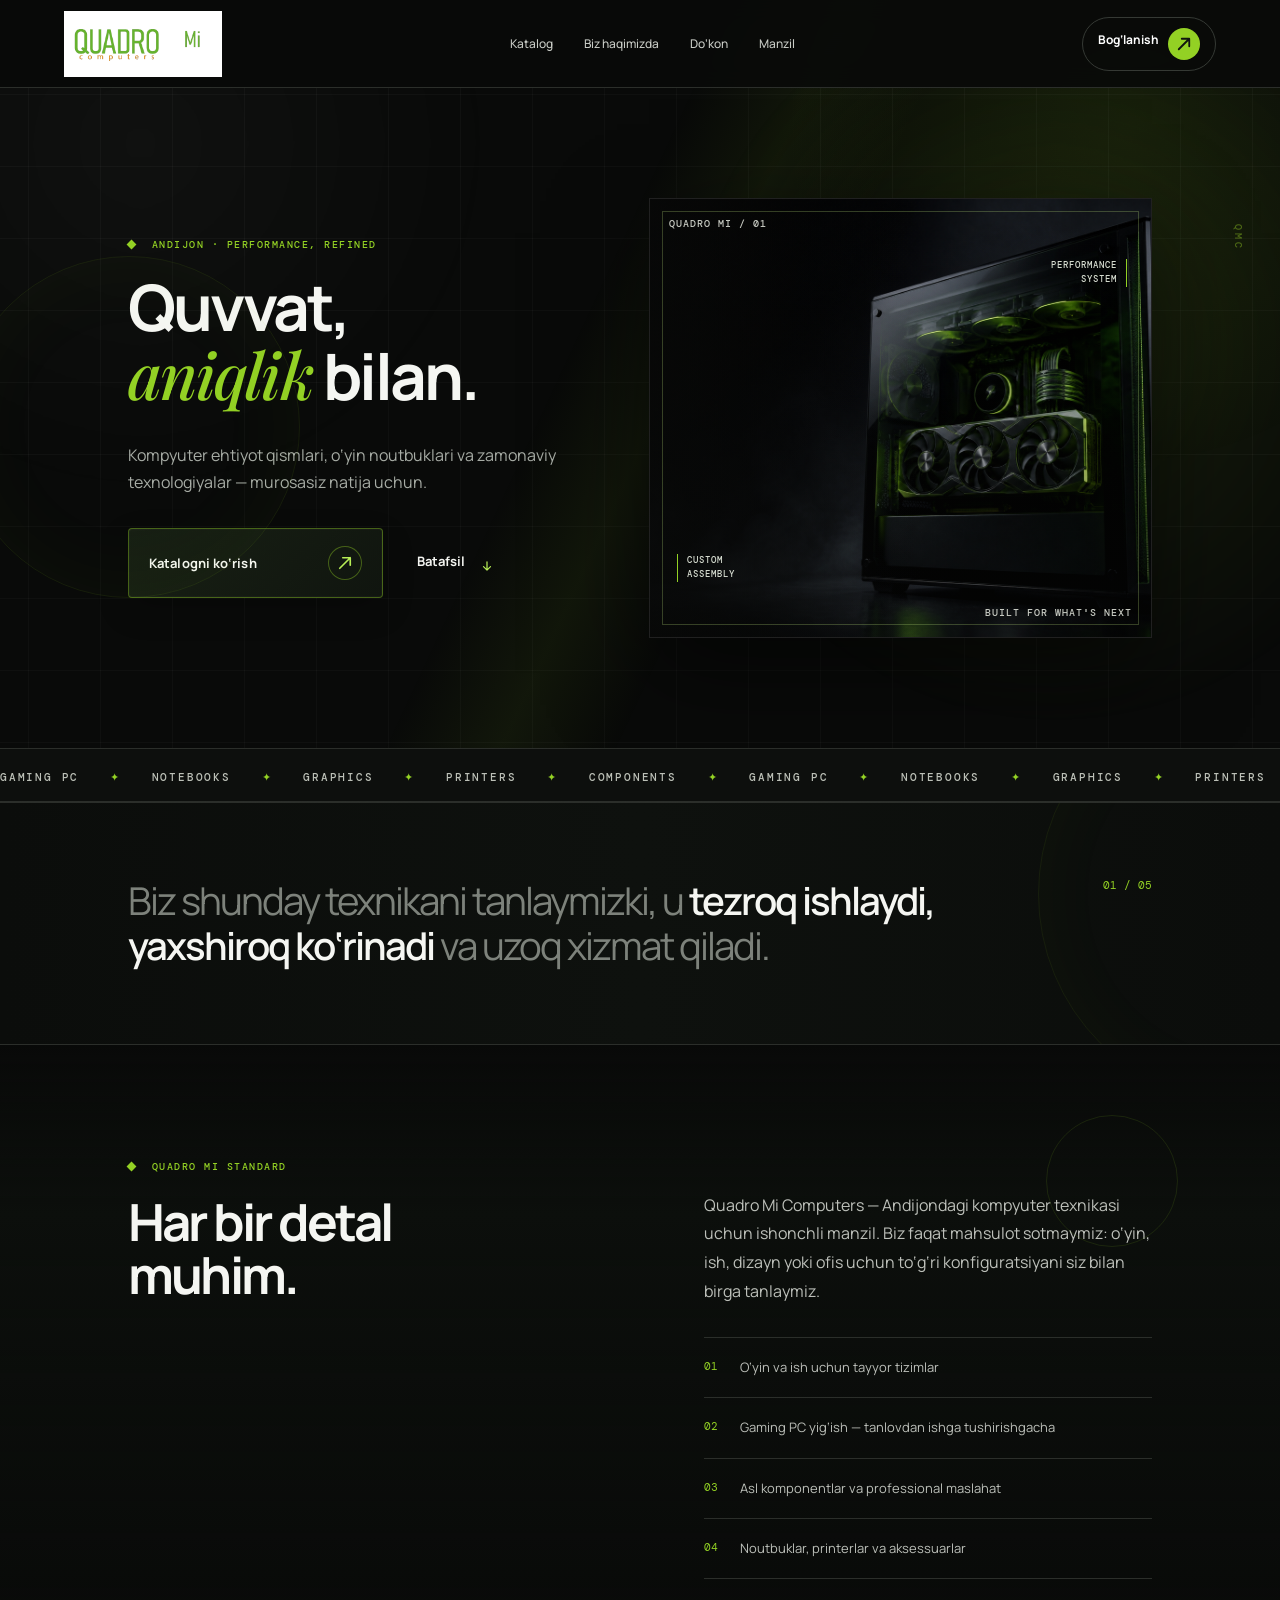
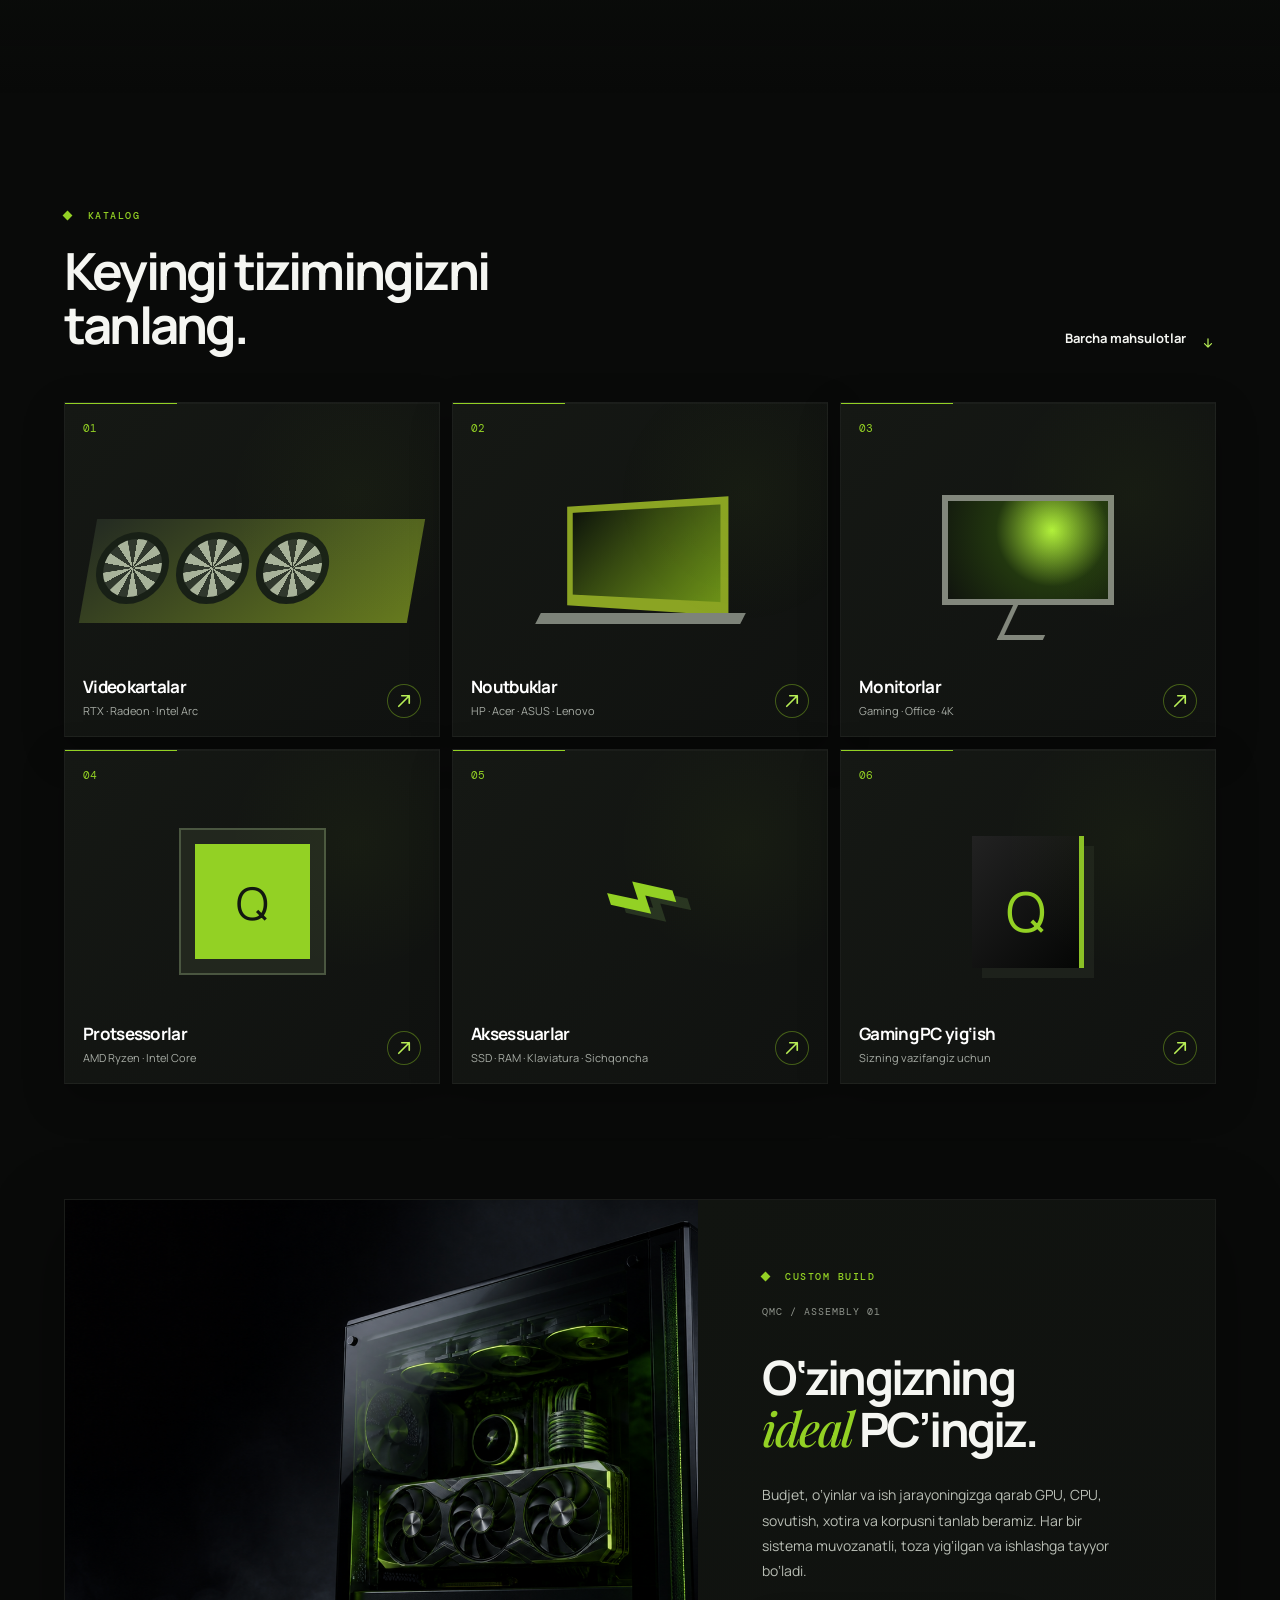
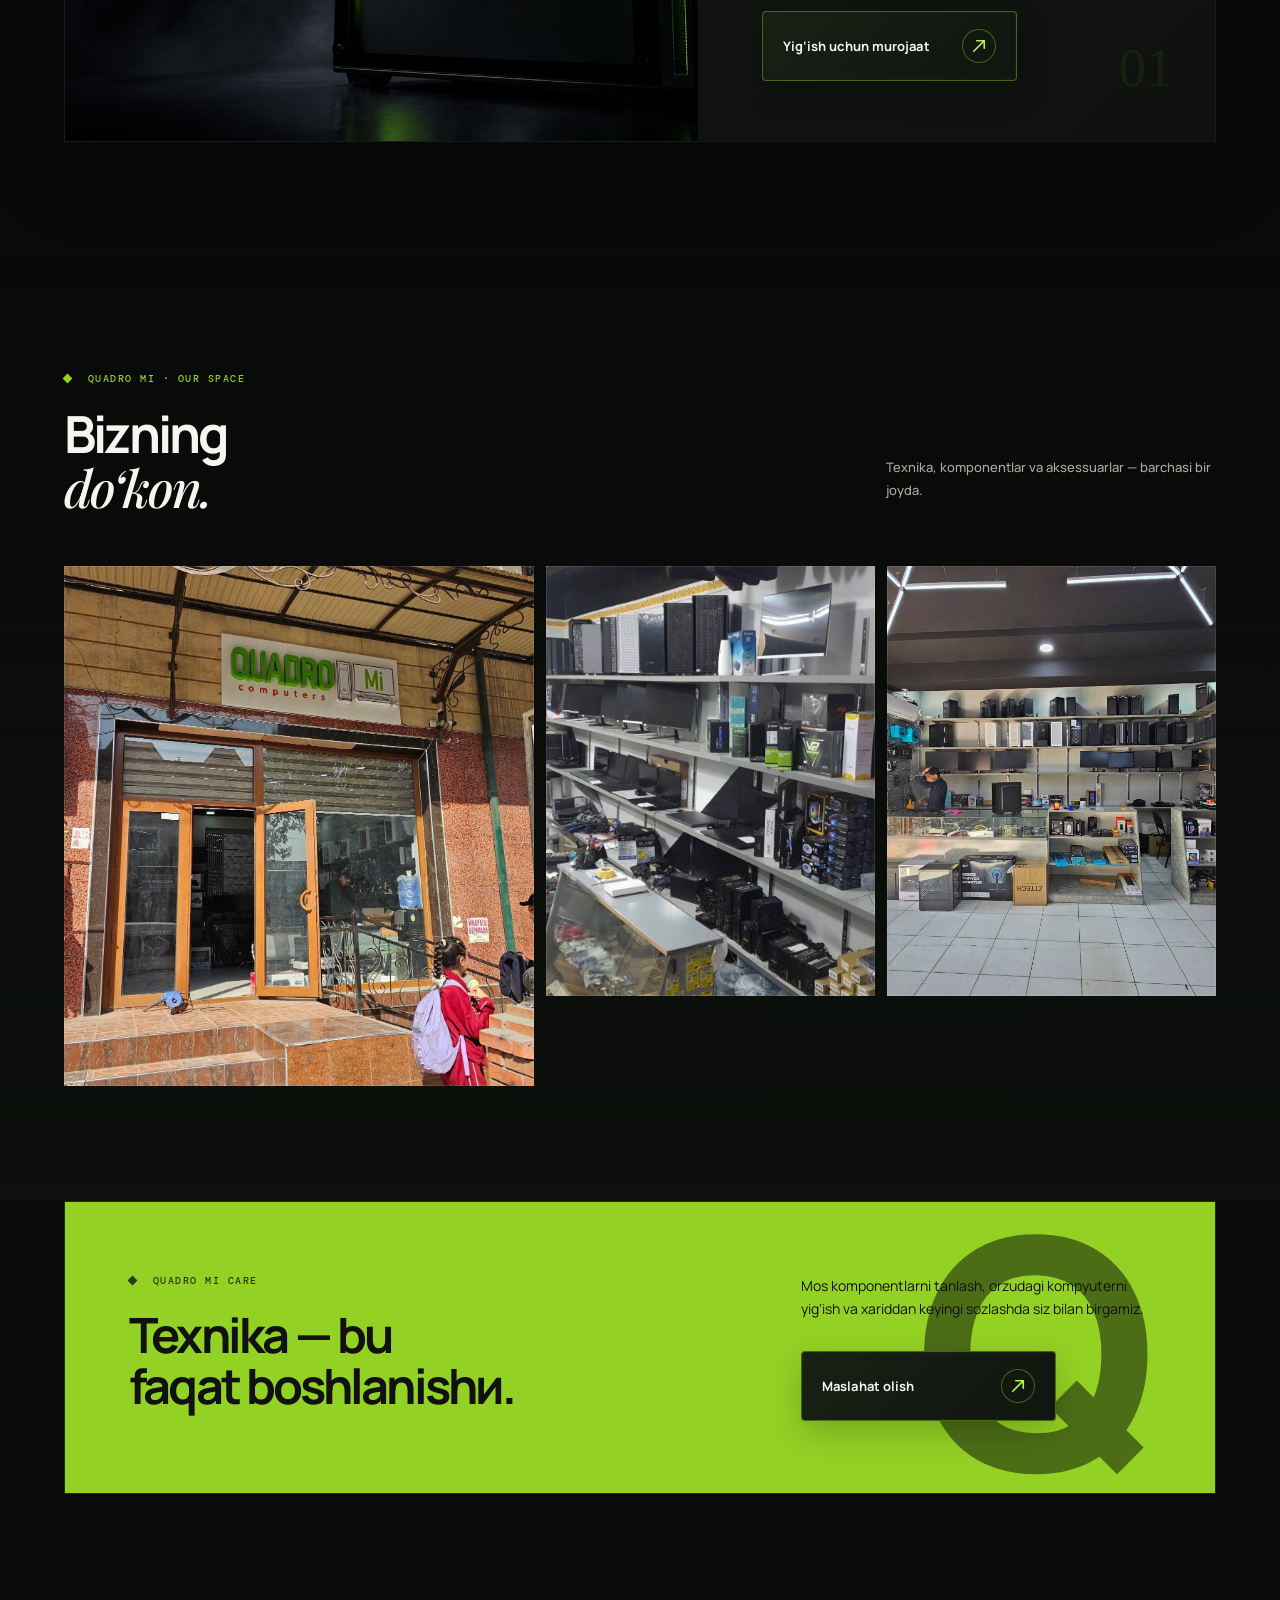
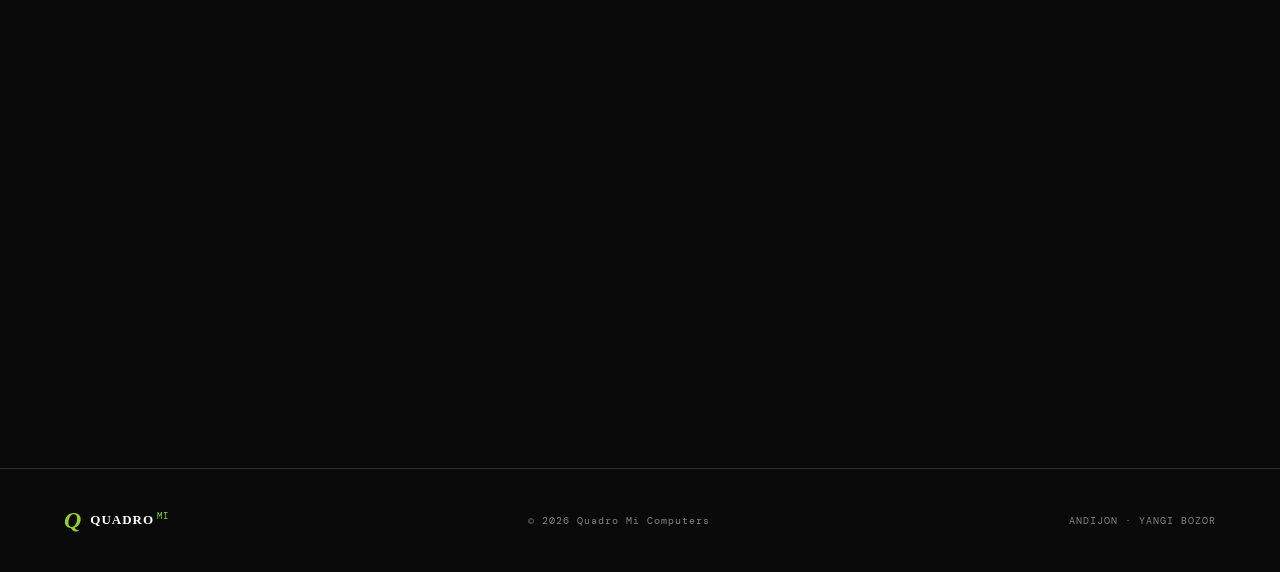
==== commit 7088ada1: "Force Vercel deploy for PNG logo" ====
--- a/index.html
+++ b/index.html
@@ -3,13 +3,13 @@
 <head>
   <meta charset="UTF-8" /><meta name="viewport" content="width=device-width, initial-scale=1.0" />
   <meta name="theme-color" content="#0a0b0a" /><title>Quadro Mi Computers — Chegarasiz texnologiyalar</title>
-  <link rel="preconnect" href="https://fonts.googleapis.com" /><link rel="preconnect" href="https://fonts.googleapis.com" crossorigin />
+  <link rel="preconnect" href="https://fonts.googleapis.com" /><link rel="preconnect" href="https://fonts.gstatic.com" crossorigin />
   <link href="https://fonts.googleapis.com/css2?family=DM+Mono:wght@400;500&family=Manrope:wght@400;500;600;700;800&family=Playfair+Display:ital,wght@0,400;0,500;1,400;1,500&display=swap" rel="stylesheet" />
   <link rel="stylesheet" href="styles.css" /><link rel="stylesheet" href="premium.css" /><link rel="stylesheet" href="responsive.css" /><link rel="stylesheet" href="arrow-fix.css" /><link rel="stylesheet" href="mobile-fixes.css" />
 </head>
 <body>
   <header class="nav"><div class="scroll-progress" aria-hidden="true"></div>
-    <a class="official-logo" href="#top" aria-label="Quadro Mi Computers"><img src="quadro-mi-logo-transparent.png" alt="Quadro Mi Computers original logotipi" /></a>
+    <a class="official-logo" href="#top" aria-label="Quadro Mi Computers"><img src="quadro-mi-logo-transparent.png?v=2" alt="Quadro Mi Computers original logotipi" /></a>
     <nav><a href="#catalog">Katalog</a><a href="#about">Biz haqimizda</a><a href="#gallery">Do‘kon</a><a href="#contact">Manzil</a></nav>
     <a class="bag" href="tel:+998882072223">Bog‘lanish <b>↗</b></a>
   </header>
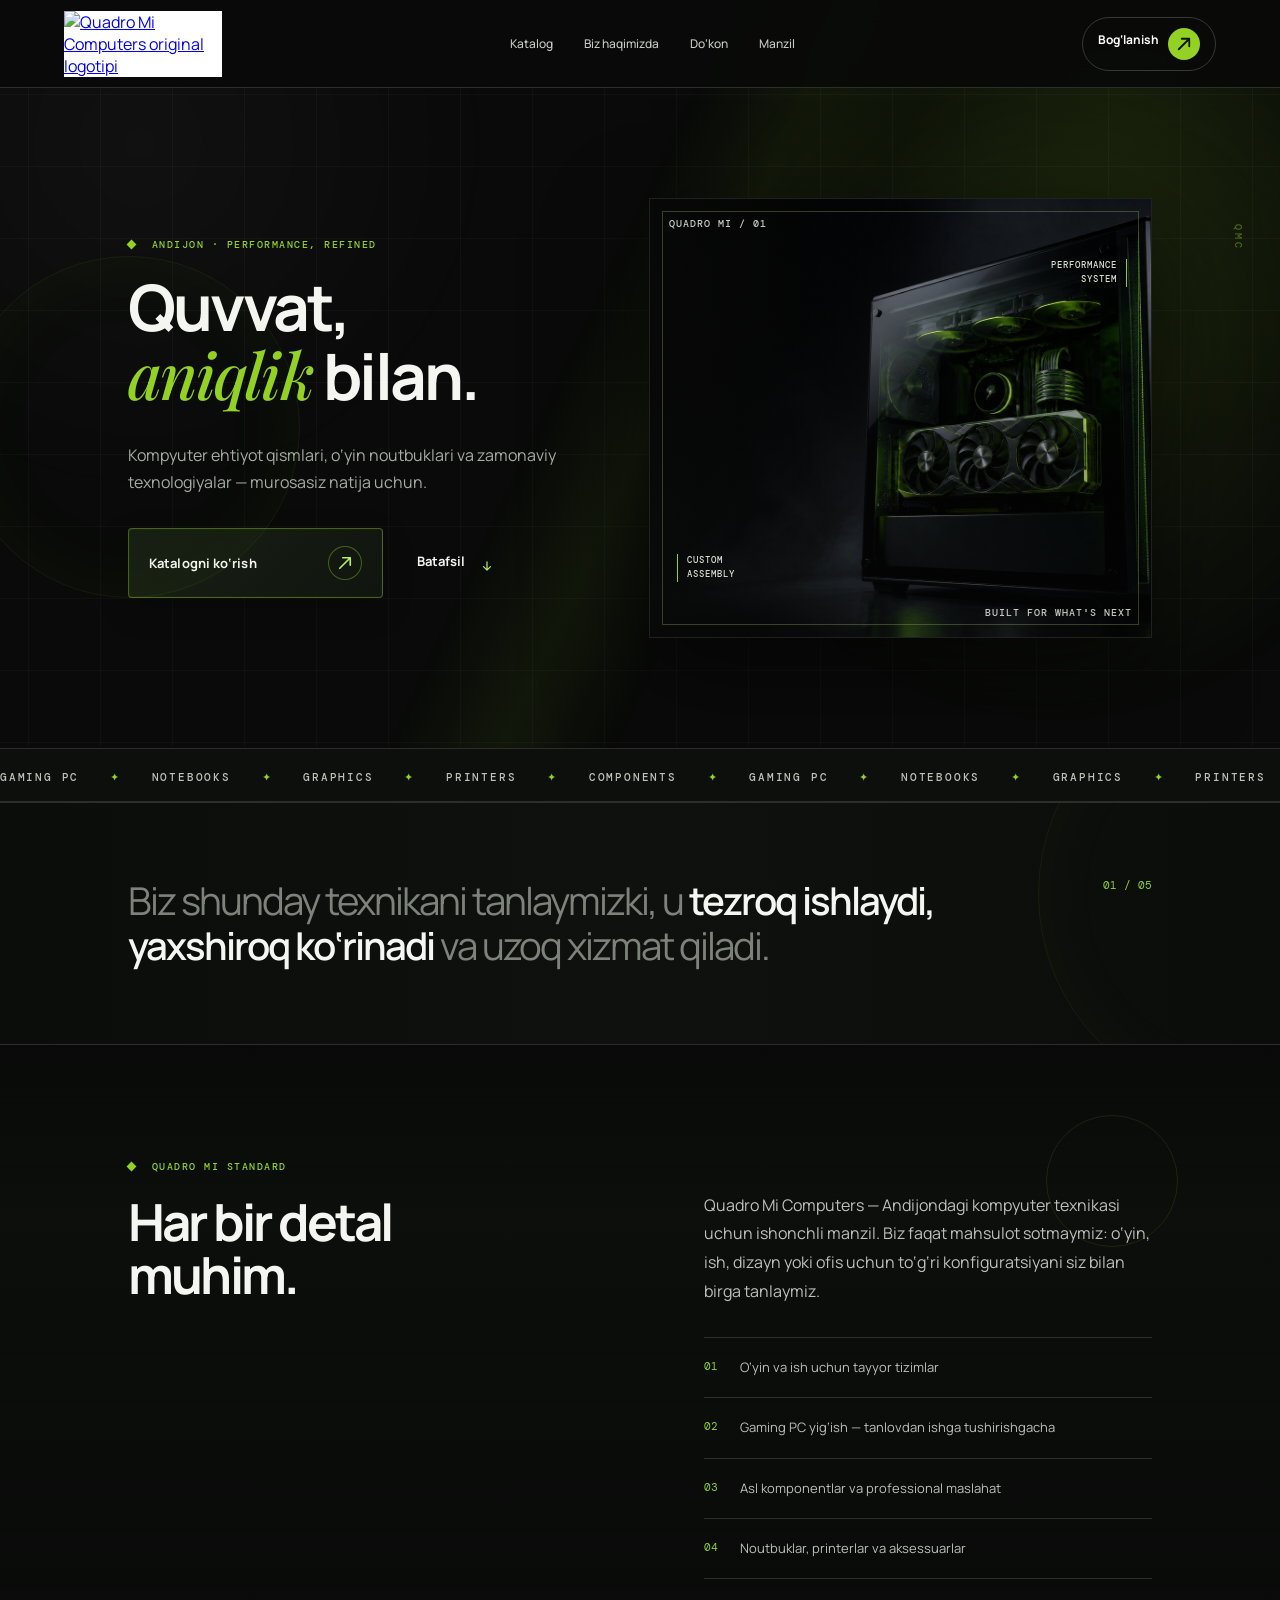
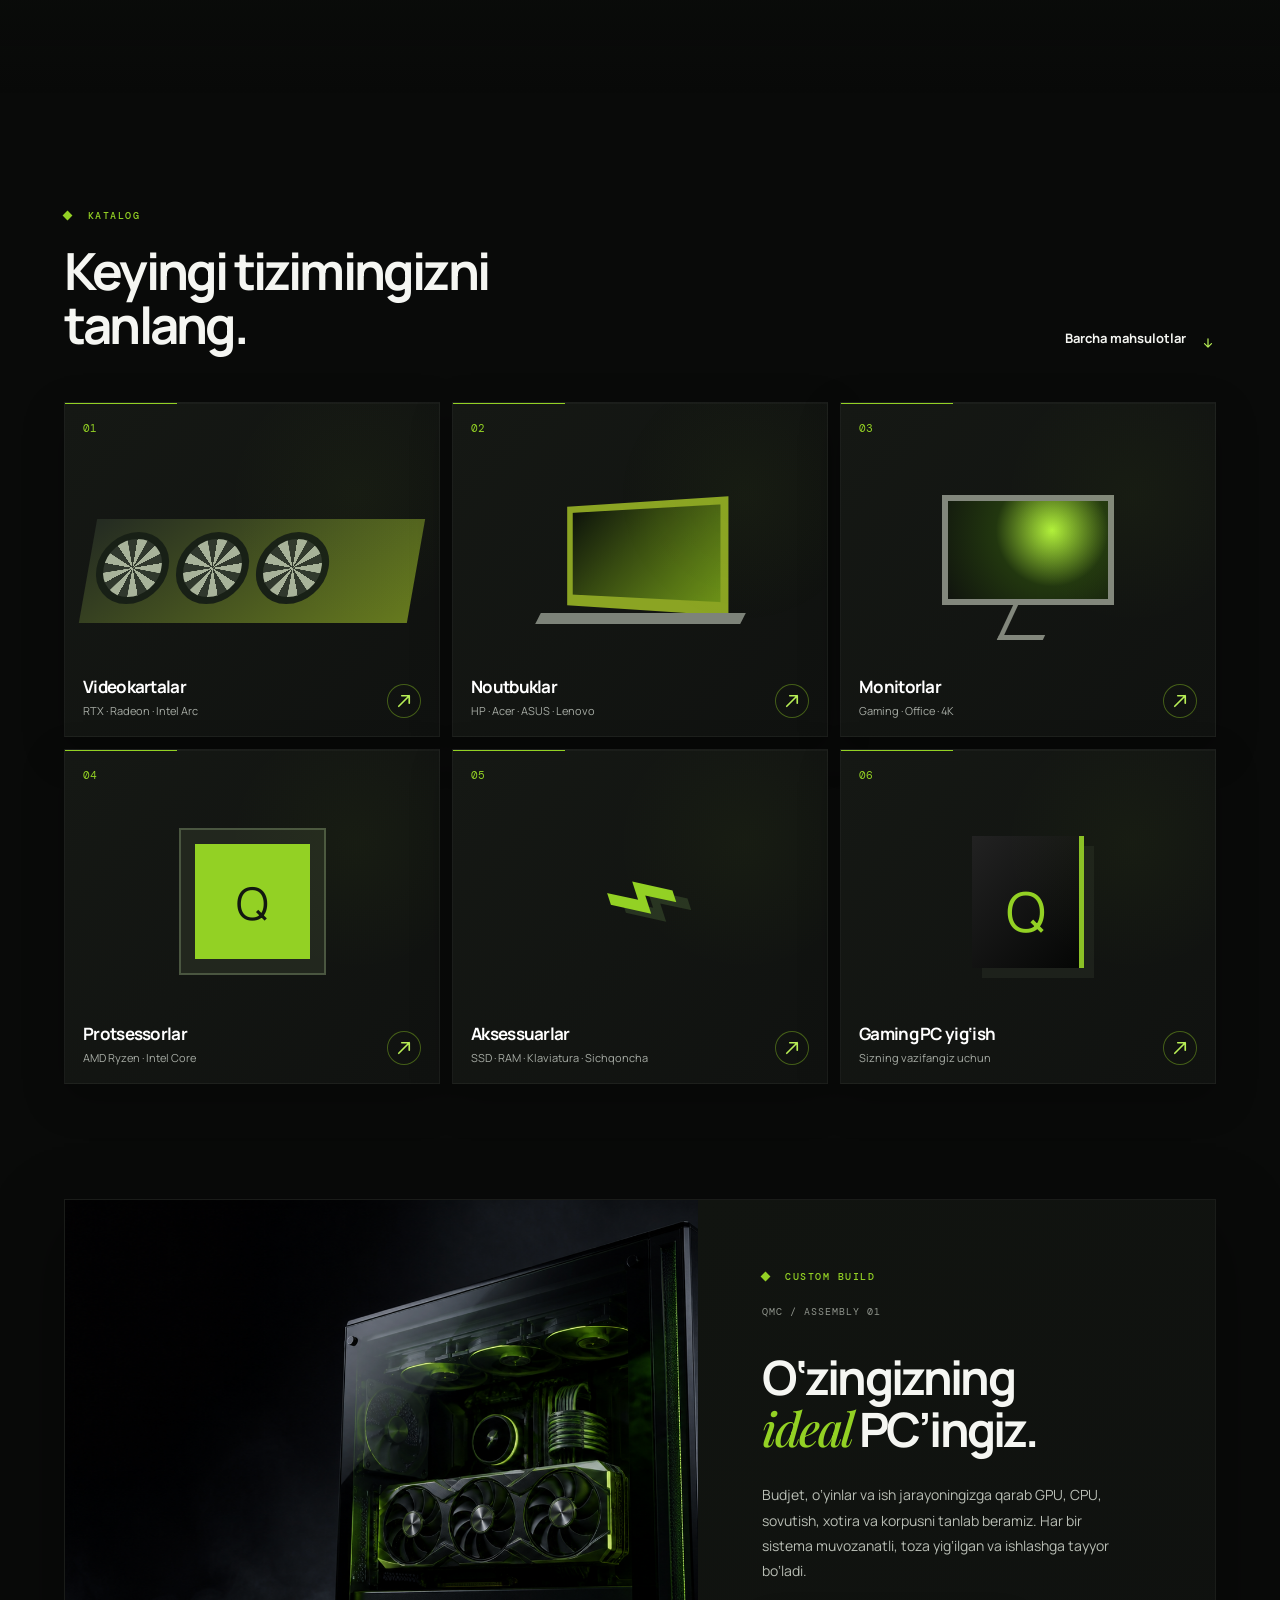
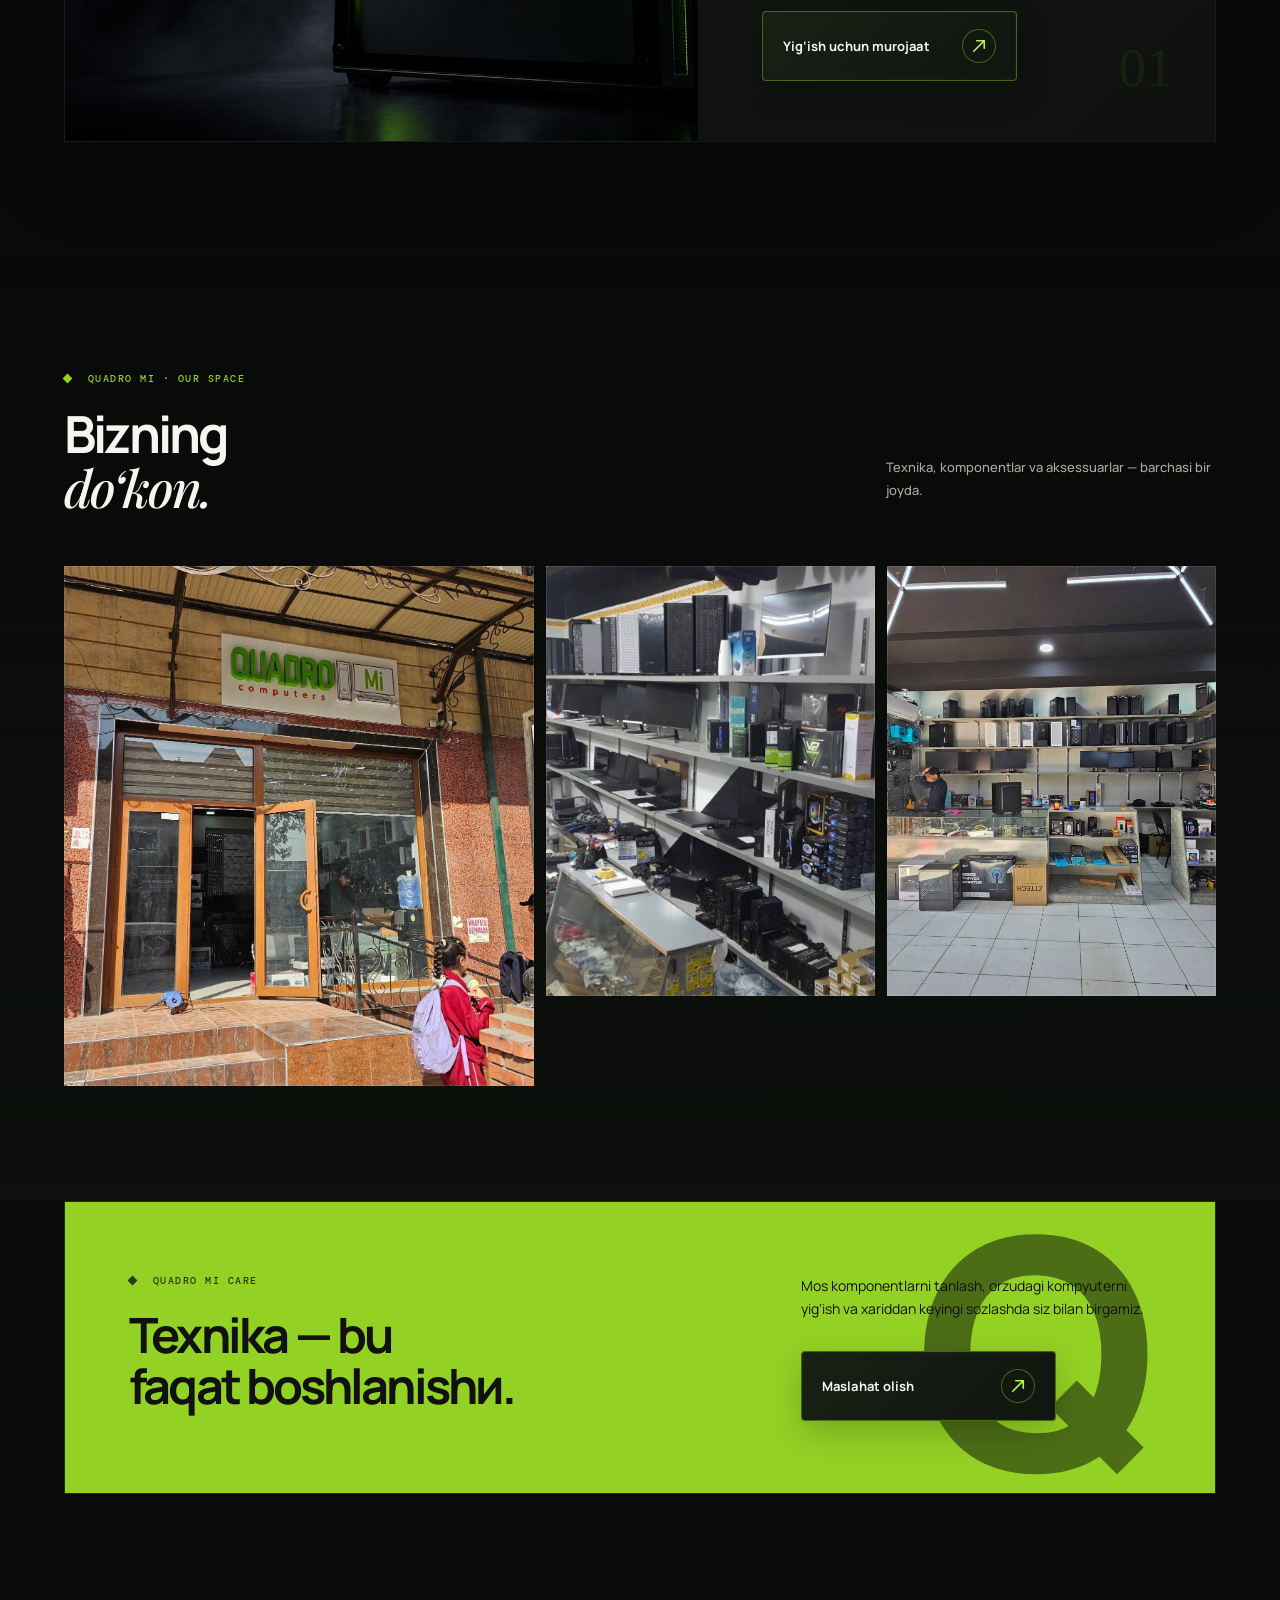
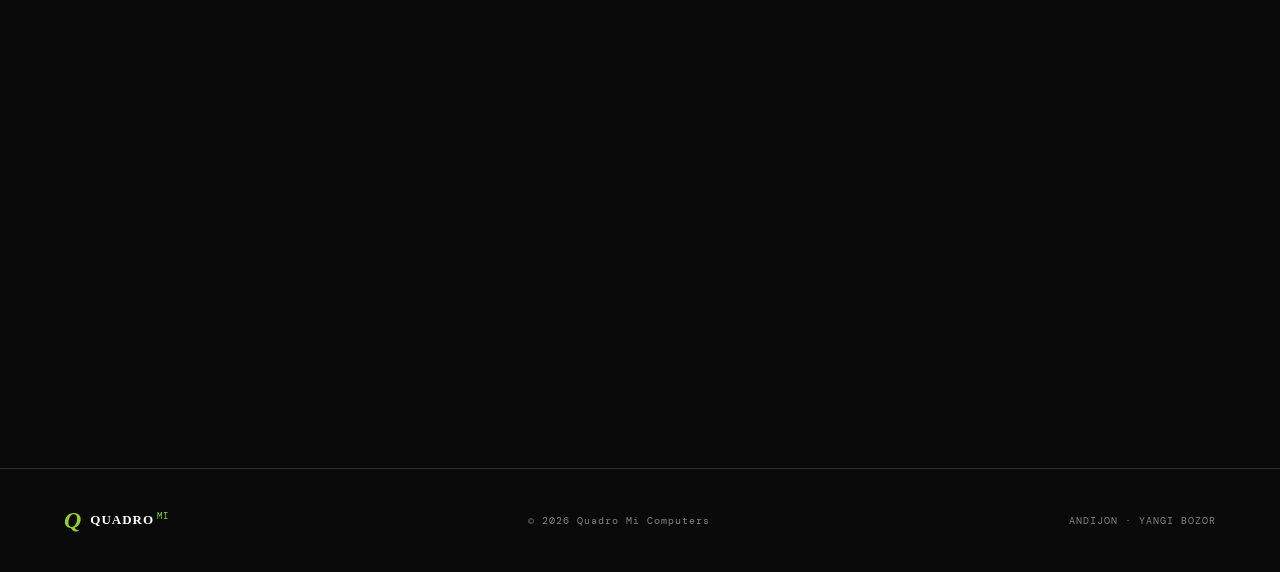
==== commit aa6af2c8: "Use direct GitHub logo URL for header" ====
--- a/index.html
+++ b/index.html
@@ -9,7 +9,7 @@
 </head>
 <body>
   <header class="nav"><div class="scroll-progress" aria-hidden="true"></div>
-    <a class="official-logo" href="#top" aria-label="Quadro Mi Computers"><img src="quadro-mi-logo-transparent.png?v=2" alt="Quadro Mi Computers original logotipi" /></a>
+    <a class="official-logo" href="#top" aria-label="Quadro Mi Computers"><img src="https://raw.githubusercontent.com/marcobutovski-code/Quadro-Mi-ComPuters/main/quadro-mi-logo-transparent.png" alt="Quadro Mi Computers original logotipi" /></a>
     <nav><a href="#catalog">Katalog</a><a href="#about">Biz haqimizda</a><a href="#gallery">Do‘kon</a><a href="#contact">Manzil</a></nav>
     <a class="bag" href="tel:+998882072223">Bog‘lanish <b>↗</b></a>
   </header>
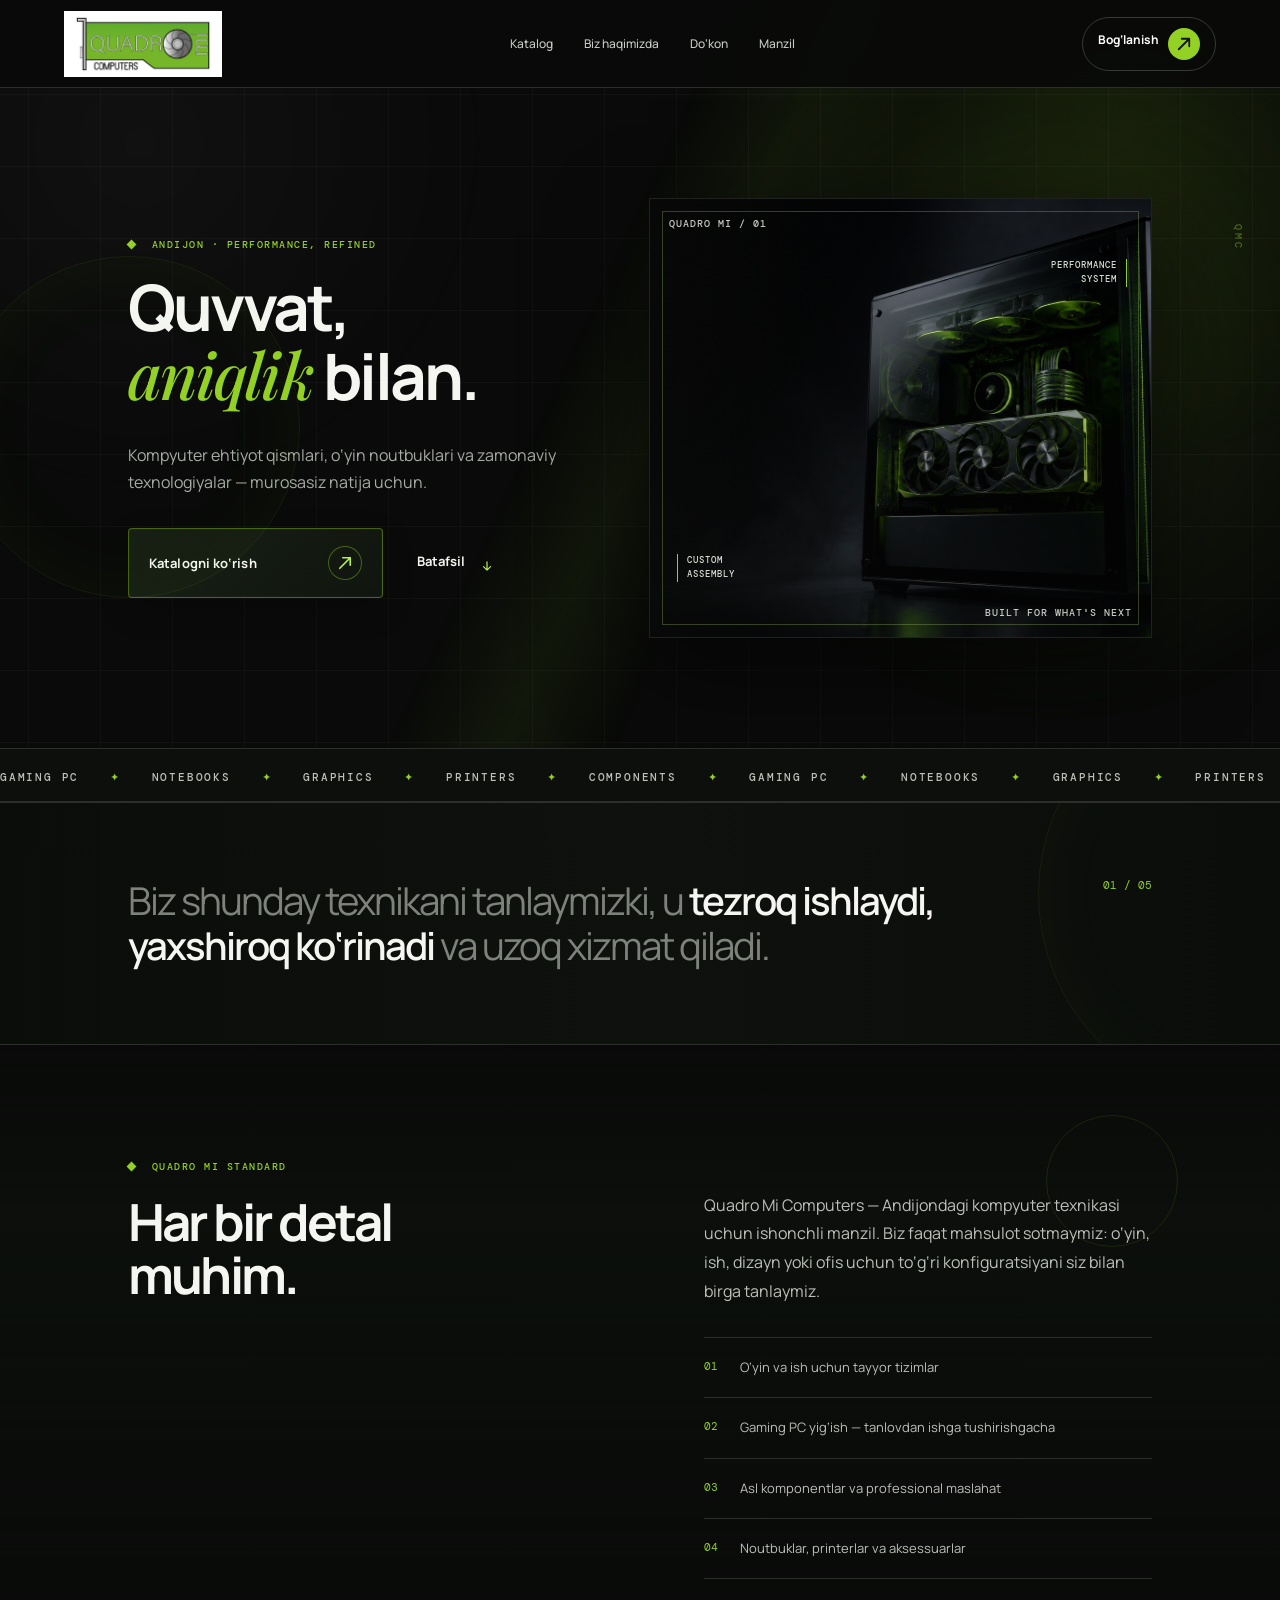
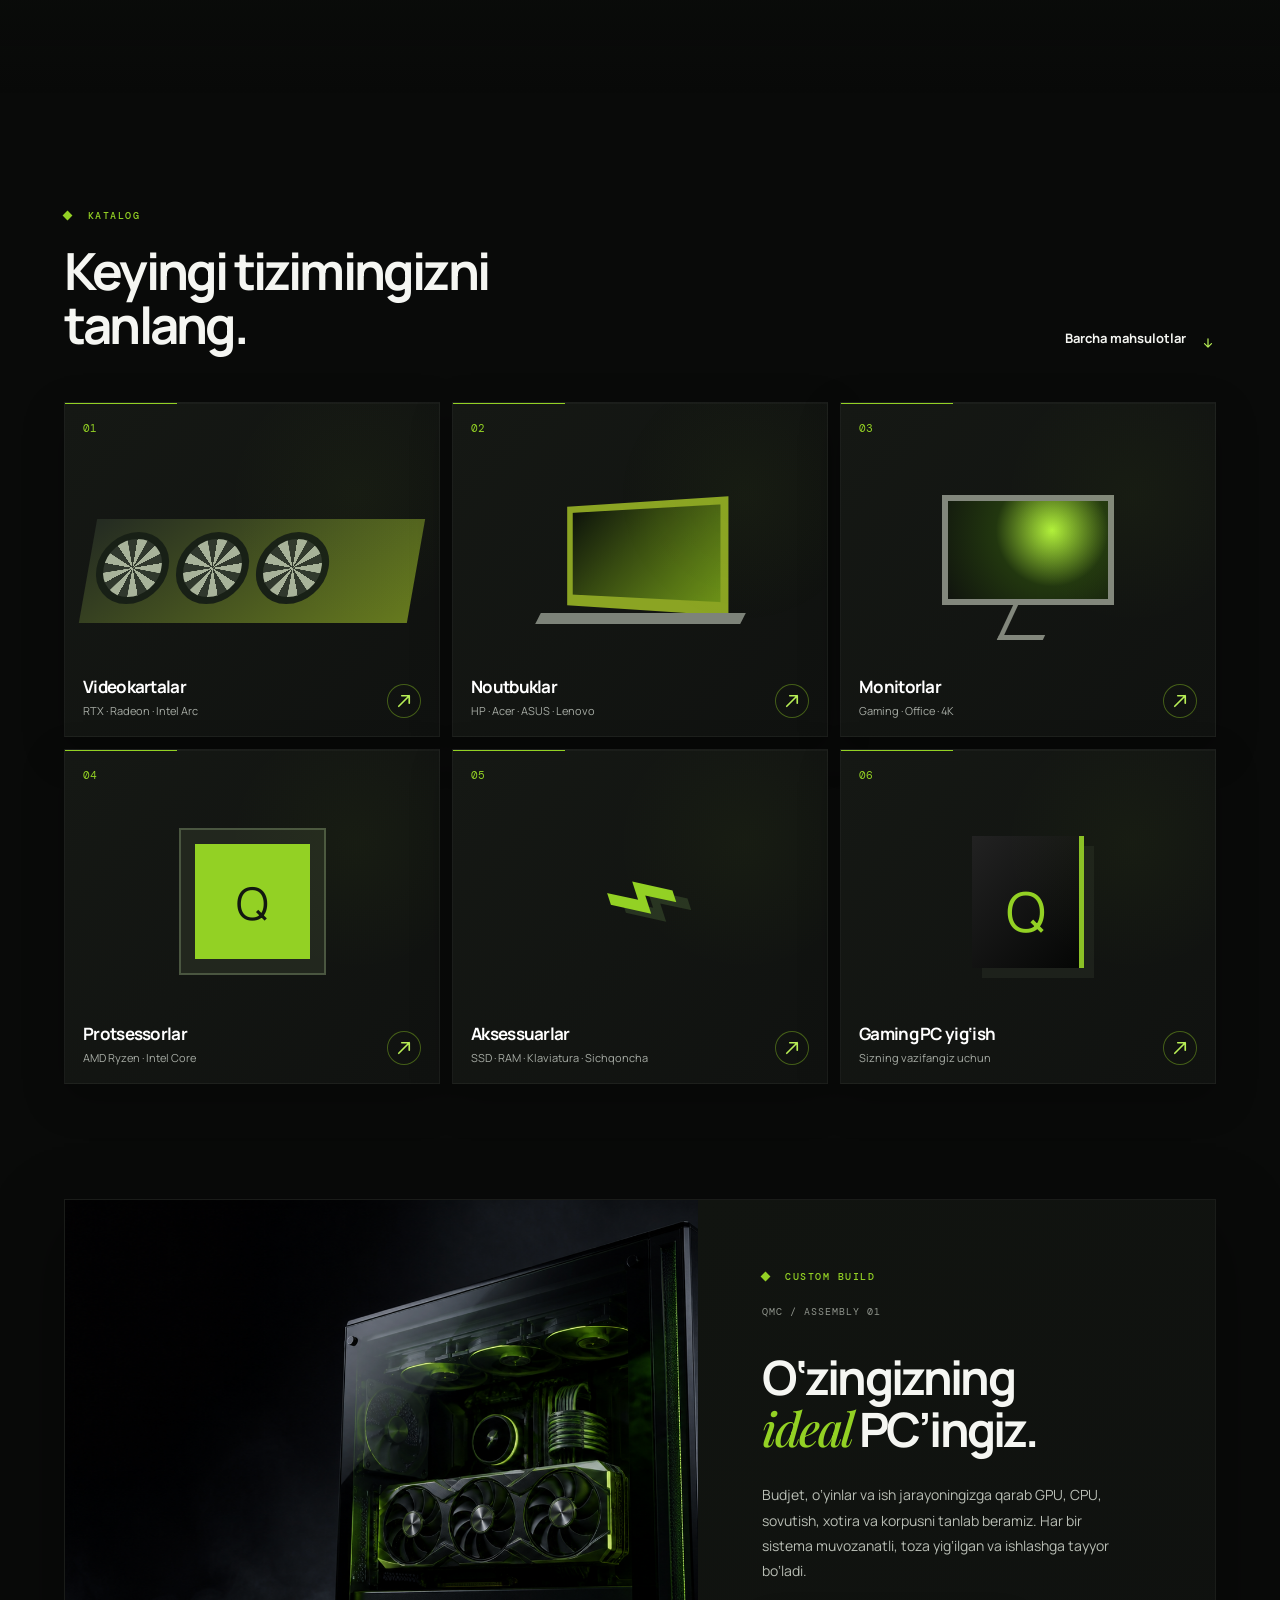
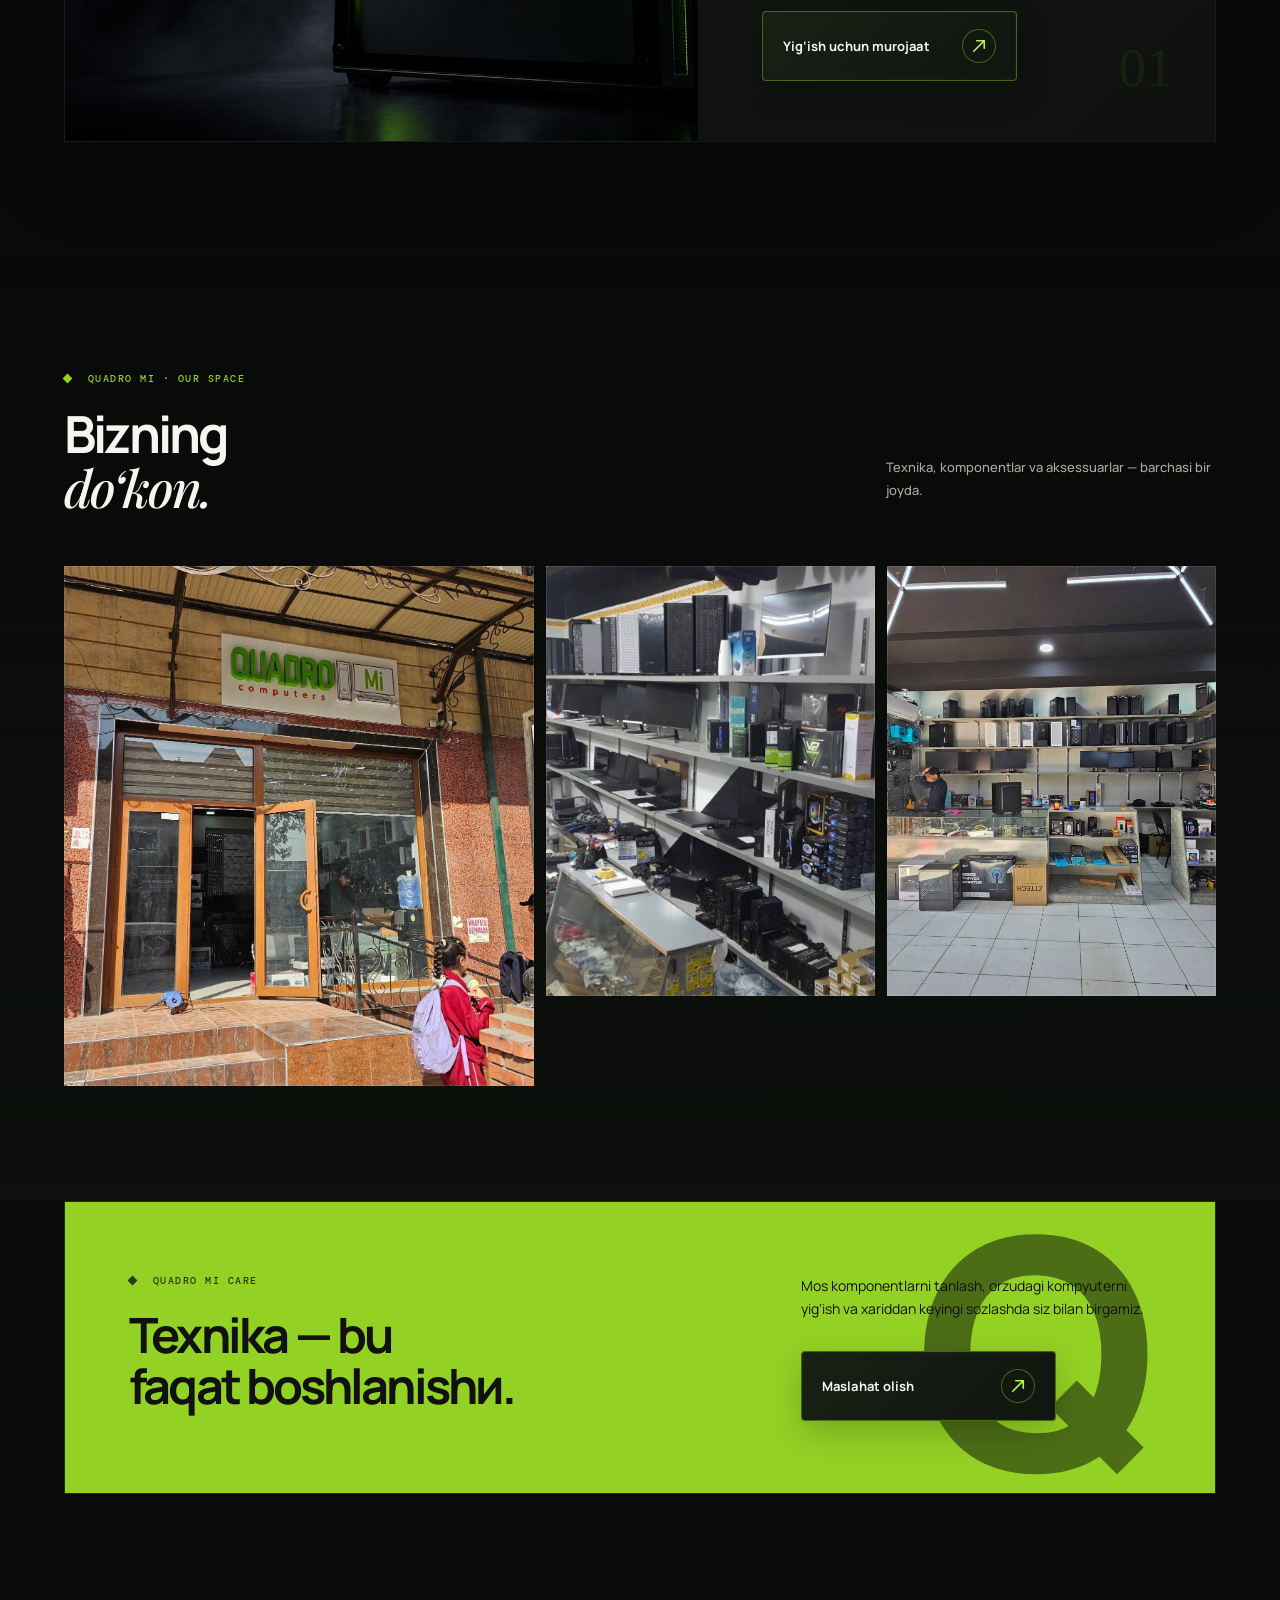
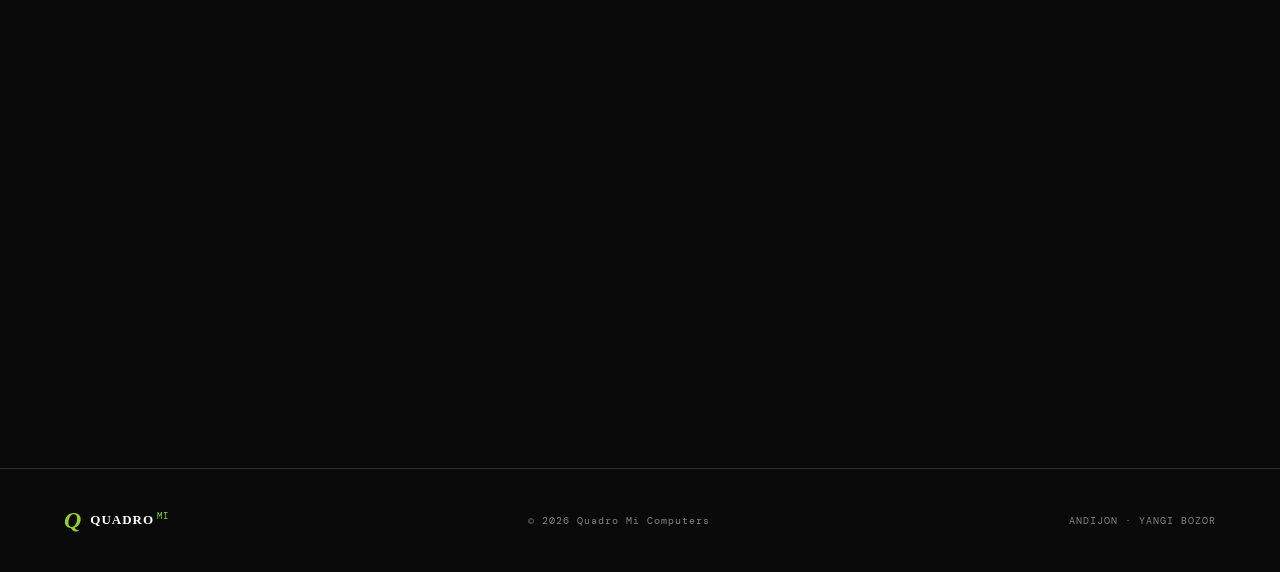
==== commit 0afa0e7c: "Restore original header logo" ====
--- a/index.html
+++ b/index.html
@@ -9,7 +9,7 @@
 </head>
 <body>
   <header class="nav"><div class="scroll-progress" aria-hidden="true"></div>
-    <a class="official-logo" href="#top" aria-label="Quadro Mi Computers"><img src="https://raw.githubusercontent.com/marcobutovski-code/Quadro-Mi-ComPuters/main/quadro-mi-logo-transparent.png" alt="Quadro Mi Computers original logotipi" /></a>
+    <a class="official-logo" href="#top" aria-label="Quadro Mi Computers"><img src="quadro-logo.jpg" alt="Quadro Mi Computers original logotipi" /></a>
     <nav><a href="#catalog">Katalog</a><a href="#about">Biz haqimizda</a><a href="#gallery">Do‘kon</a><a href="#contact">Manzil</a></nav>
     <a class="bag" href="tel:+998882072223">Bog‘lanish <b>↗</b></a>
   </header>
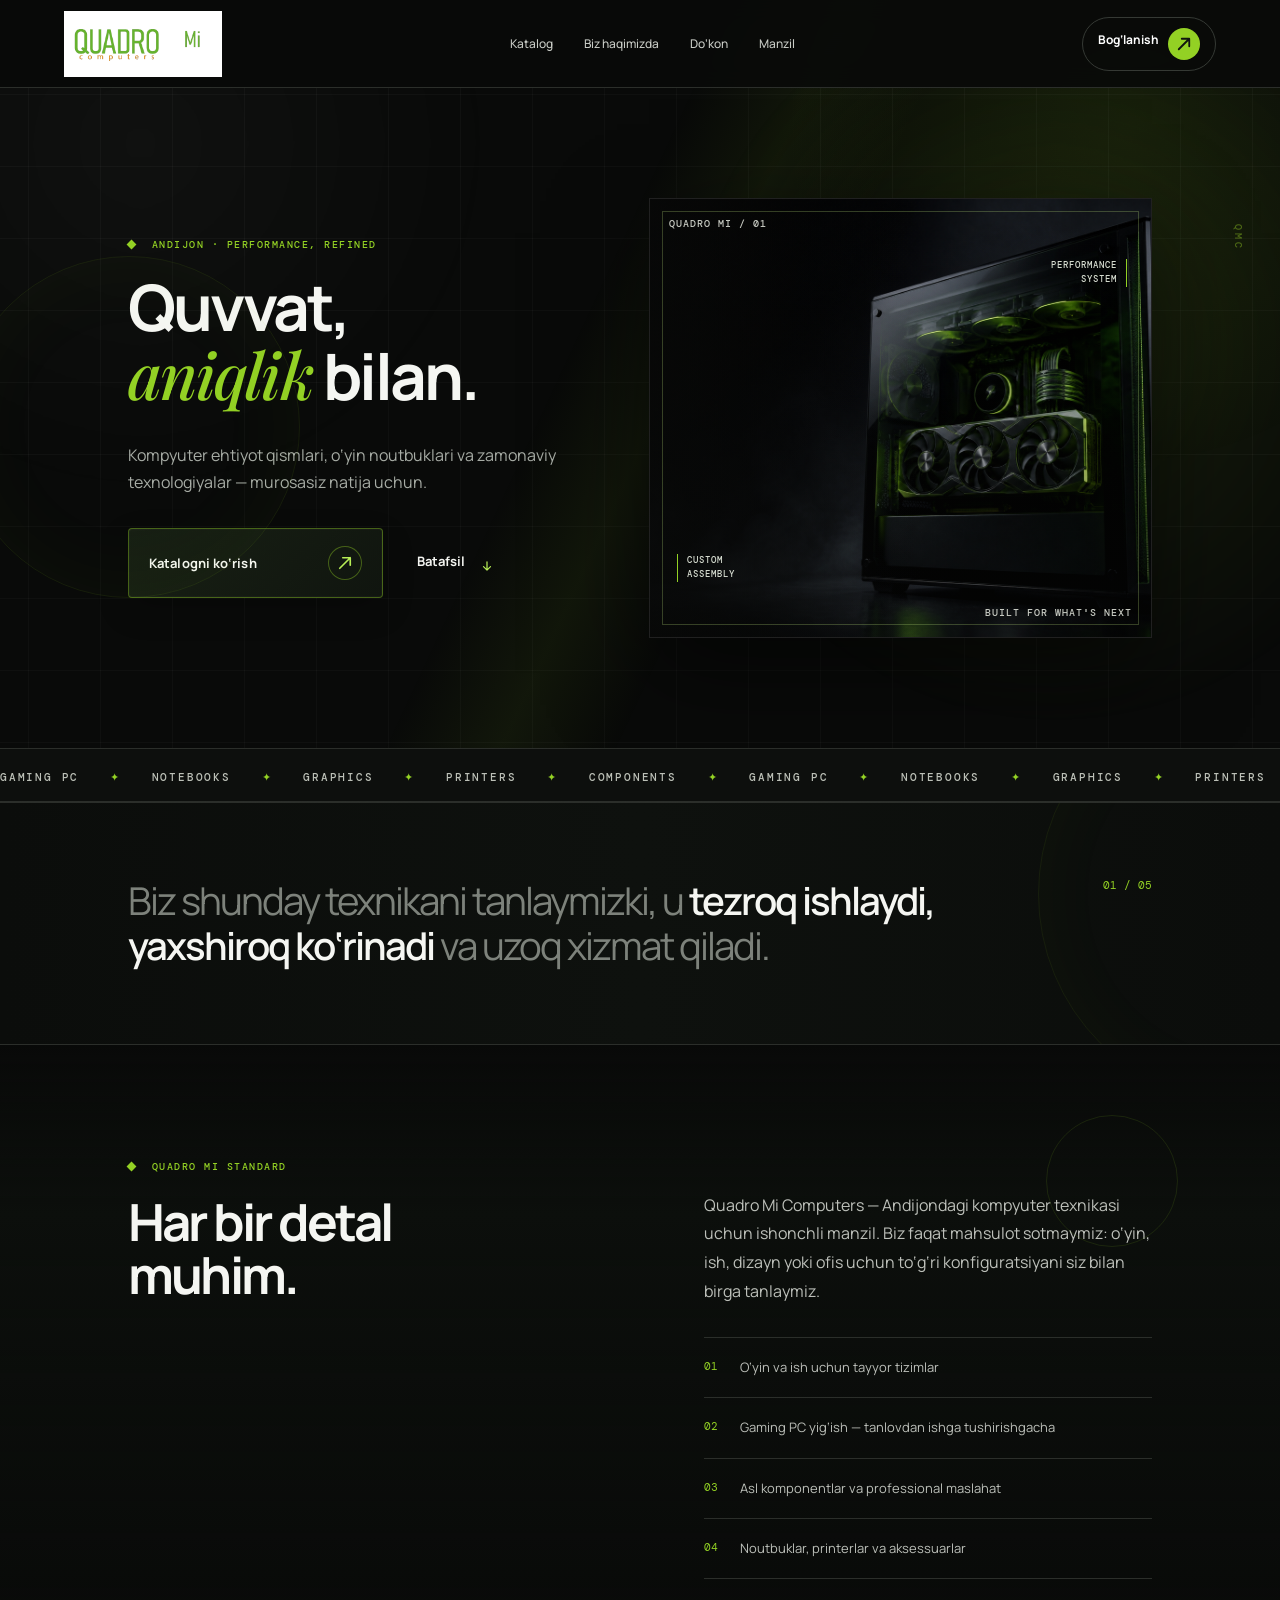
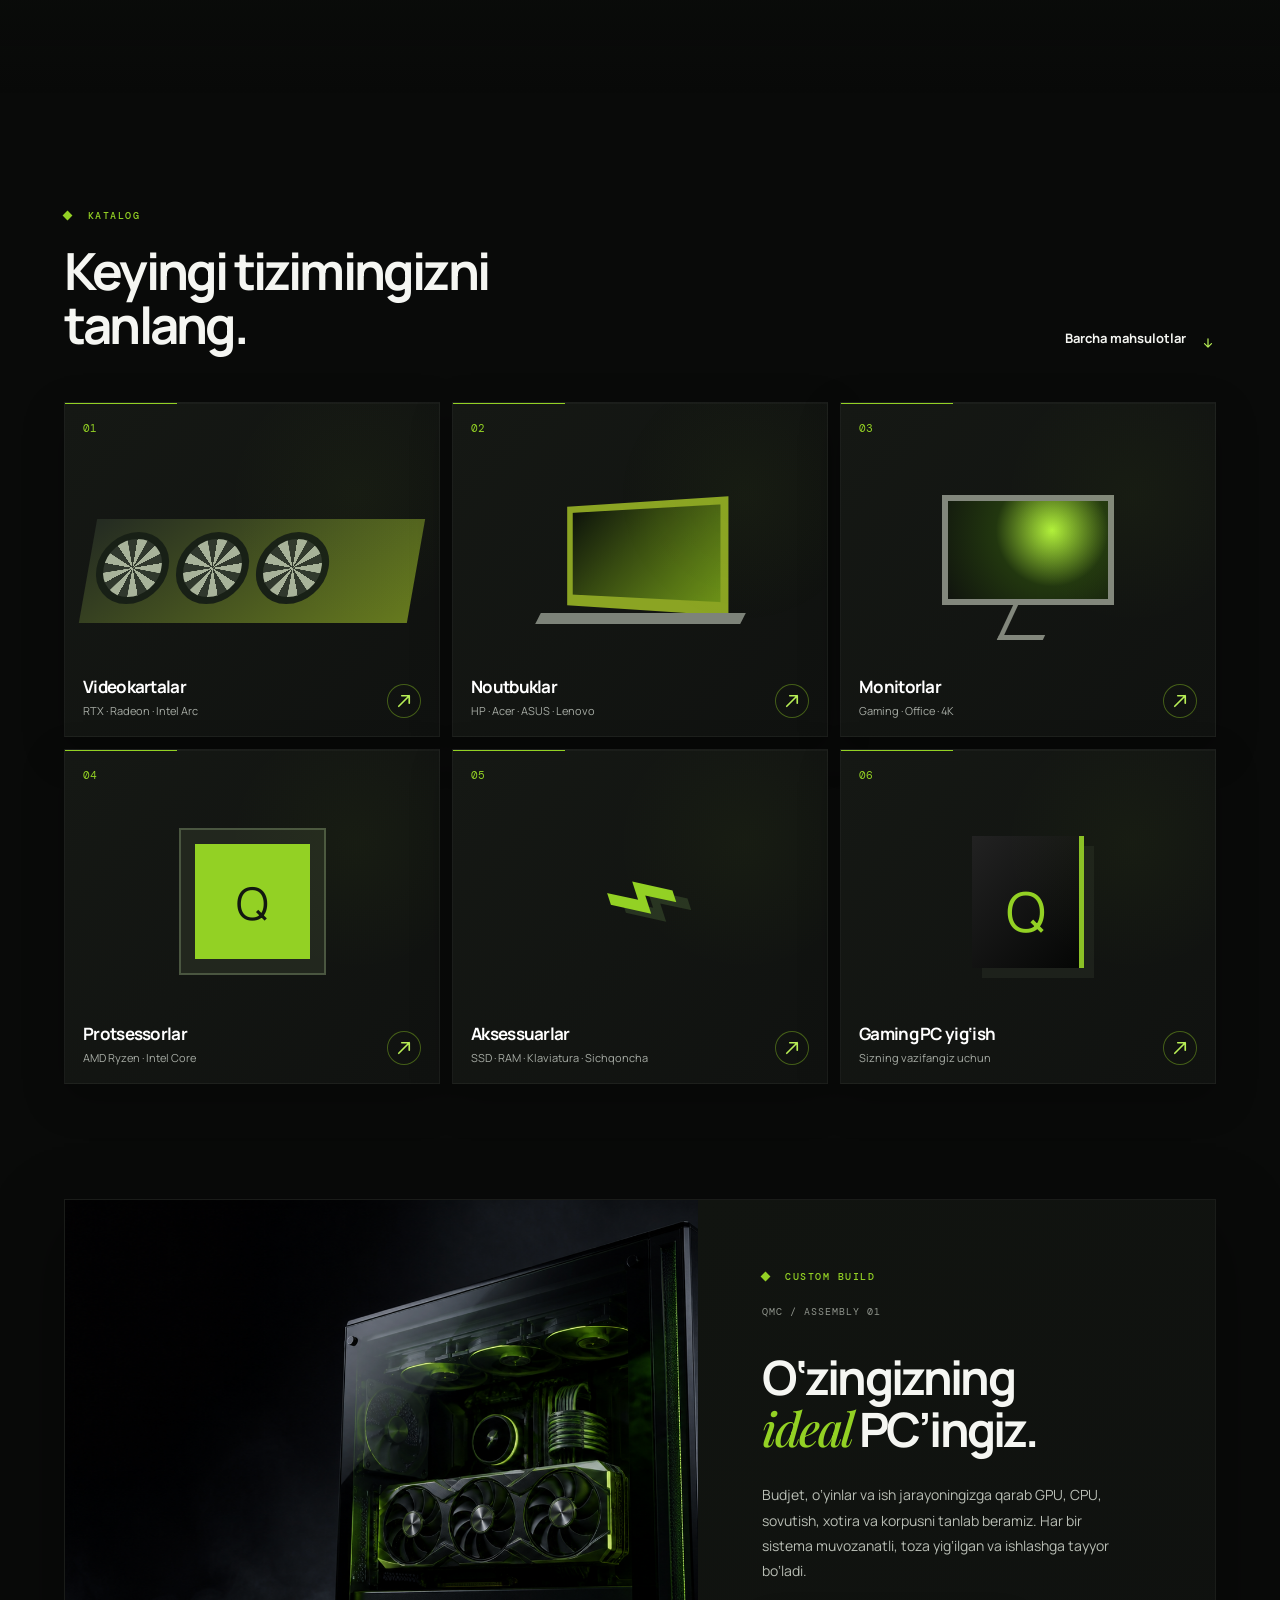
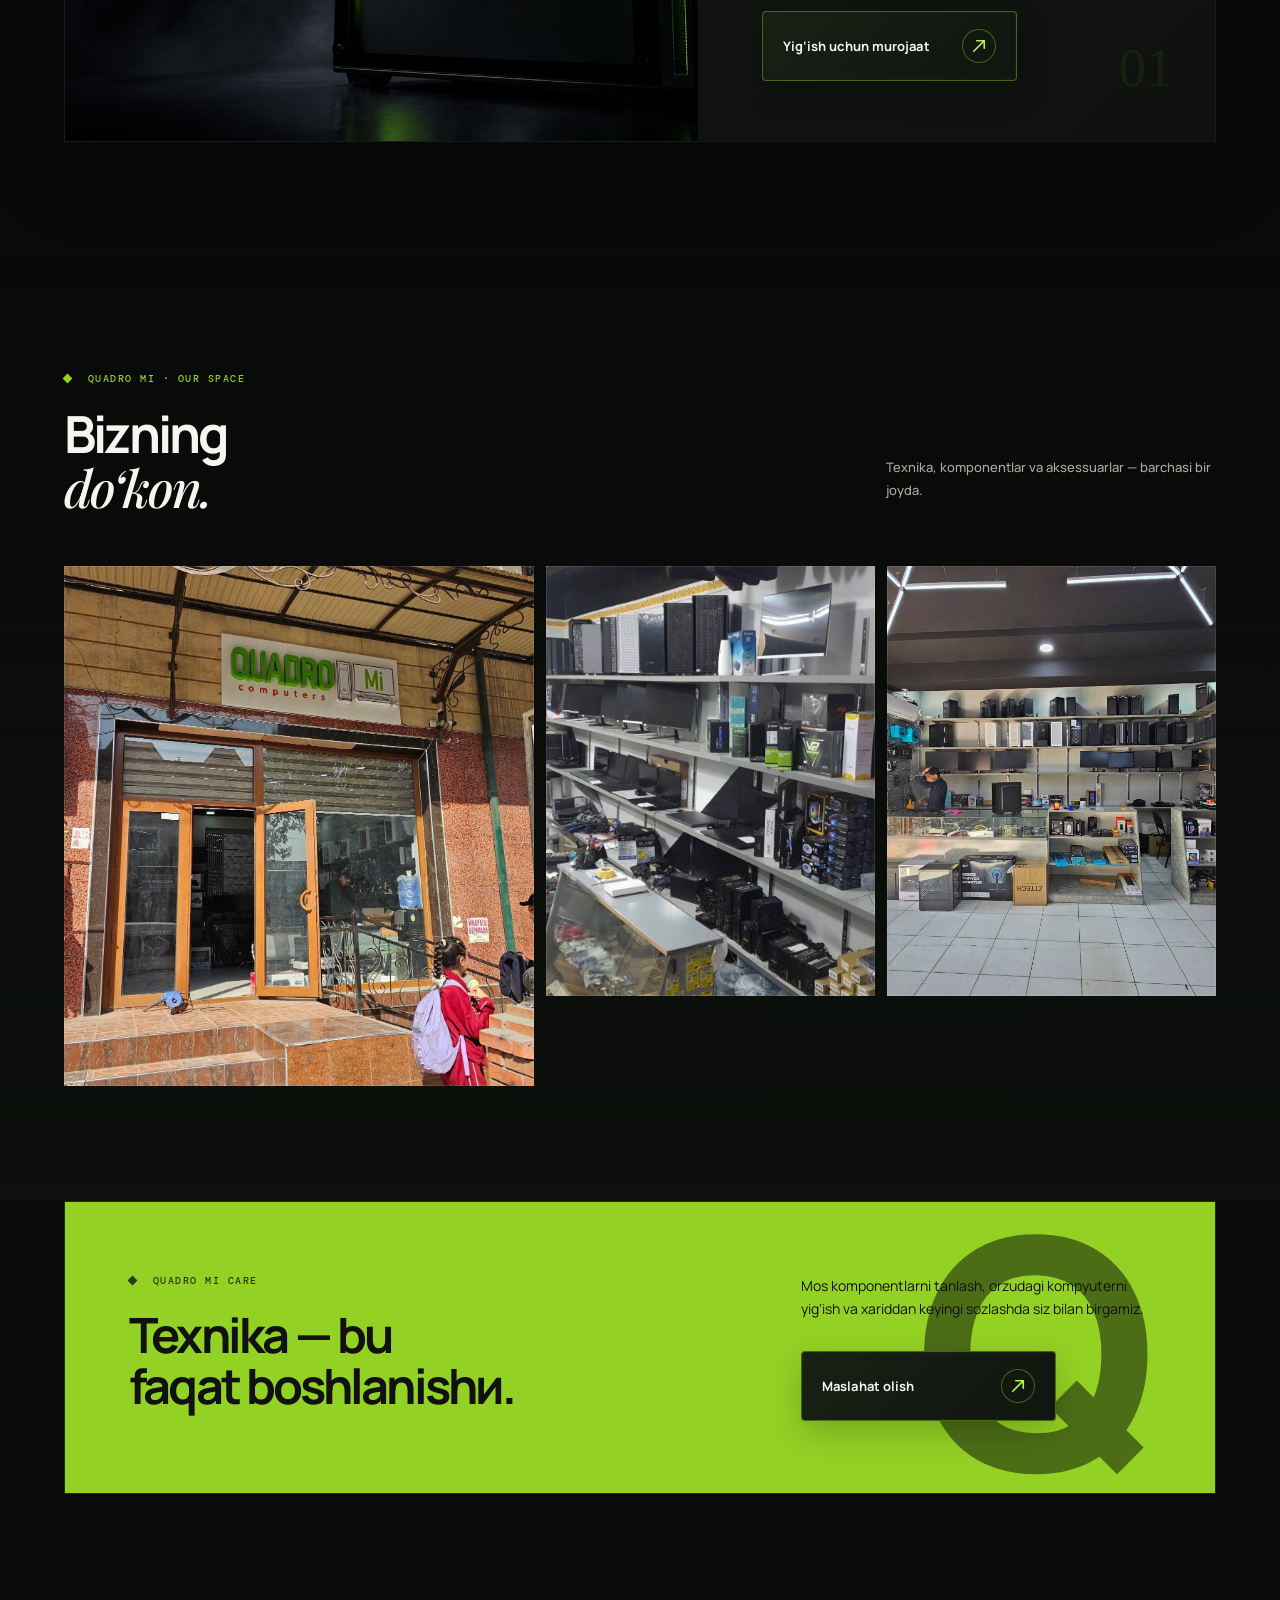
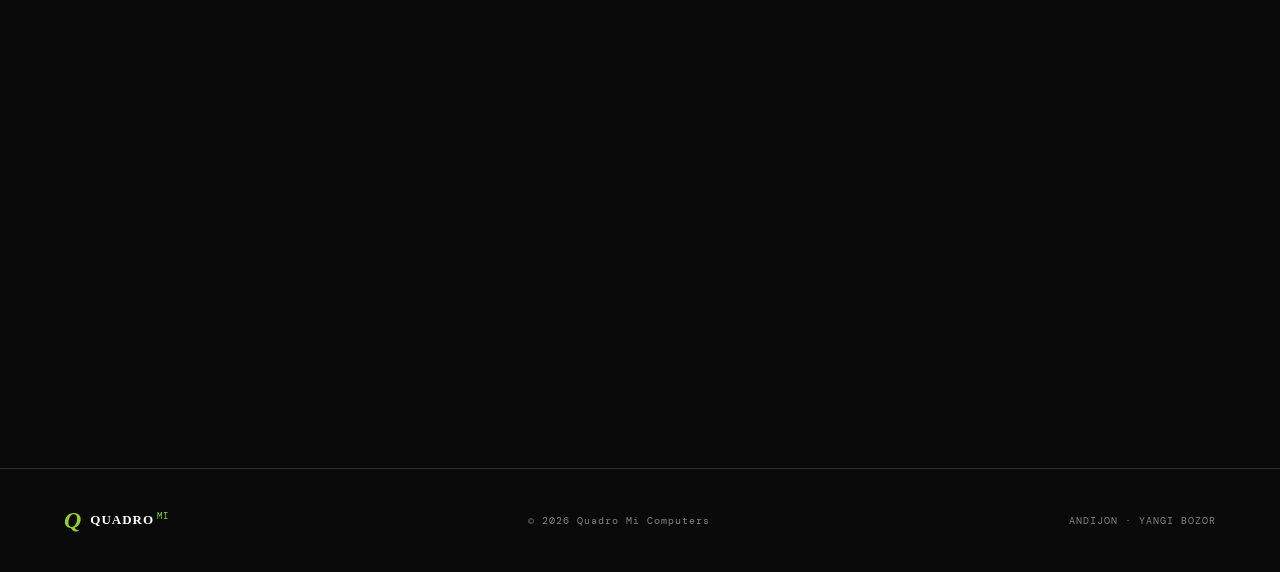
==== commit 54f4620a: "Set requested PNG logo in header" ====
--- a/index.html
+++ b/index.html
@@ -9,7 +9,7 @@
 </head>
 <body>
   <header class="nav"><div class="scroll-progress" aria-hidden="true"></div>
-    <a class="official-logo" href="#top" aria-label="Quadro Mi Computers"><img src="quadro-logo.jpg" alt="Quadro Mi Computers original logotipi" /></a>
+    <a class="official-logo" href="#top" aria-label="Quadro Mi Computers"><img src="quadro-mi-logo-transparent.png?v=final" alt="Quadro Mi Computers original logotipi" /></a>
     <nav><a href="#catalog">Katalog</a><a href="#about">Biz haqimizda</a><a href="#gallery">Do‘kon</a><a href="#contact">Manzil</a></nav>
     <a class="bag" href="tel:+998882072223">Bog‘lanish <b>↗</b></a>
   </header>
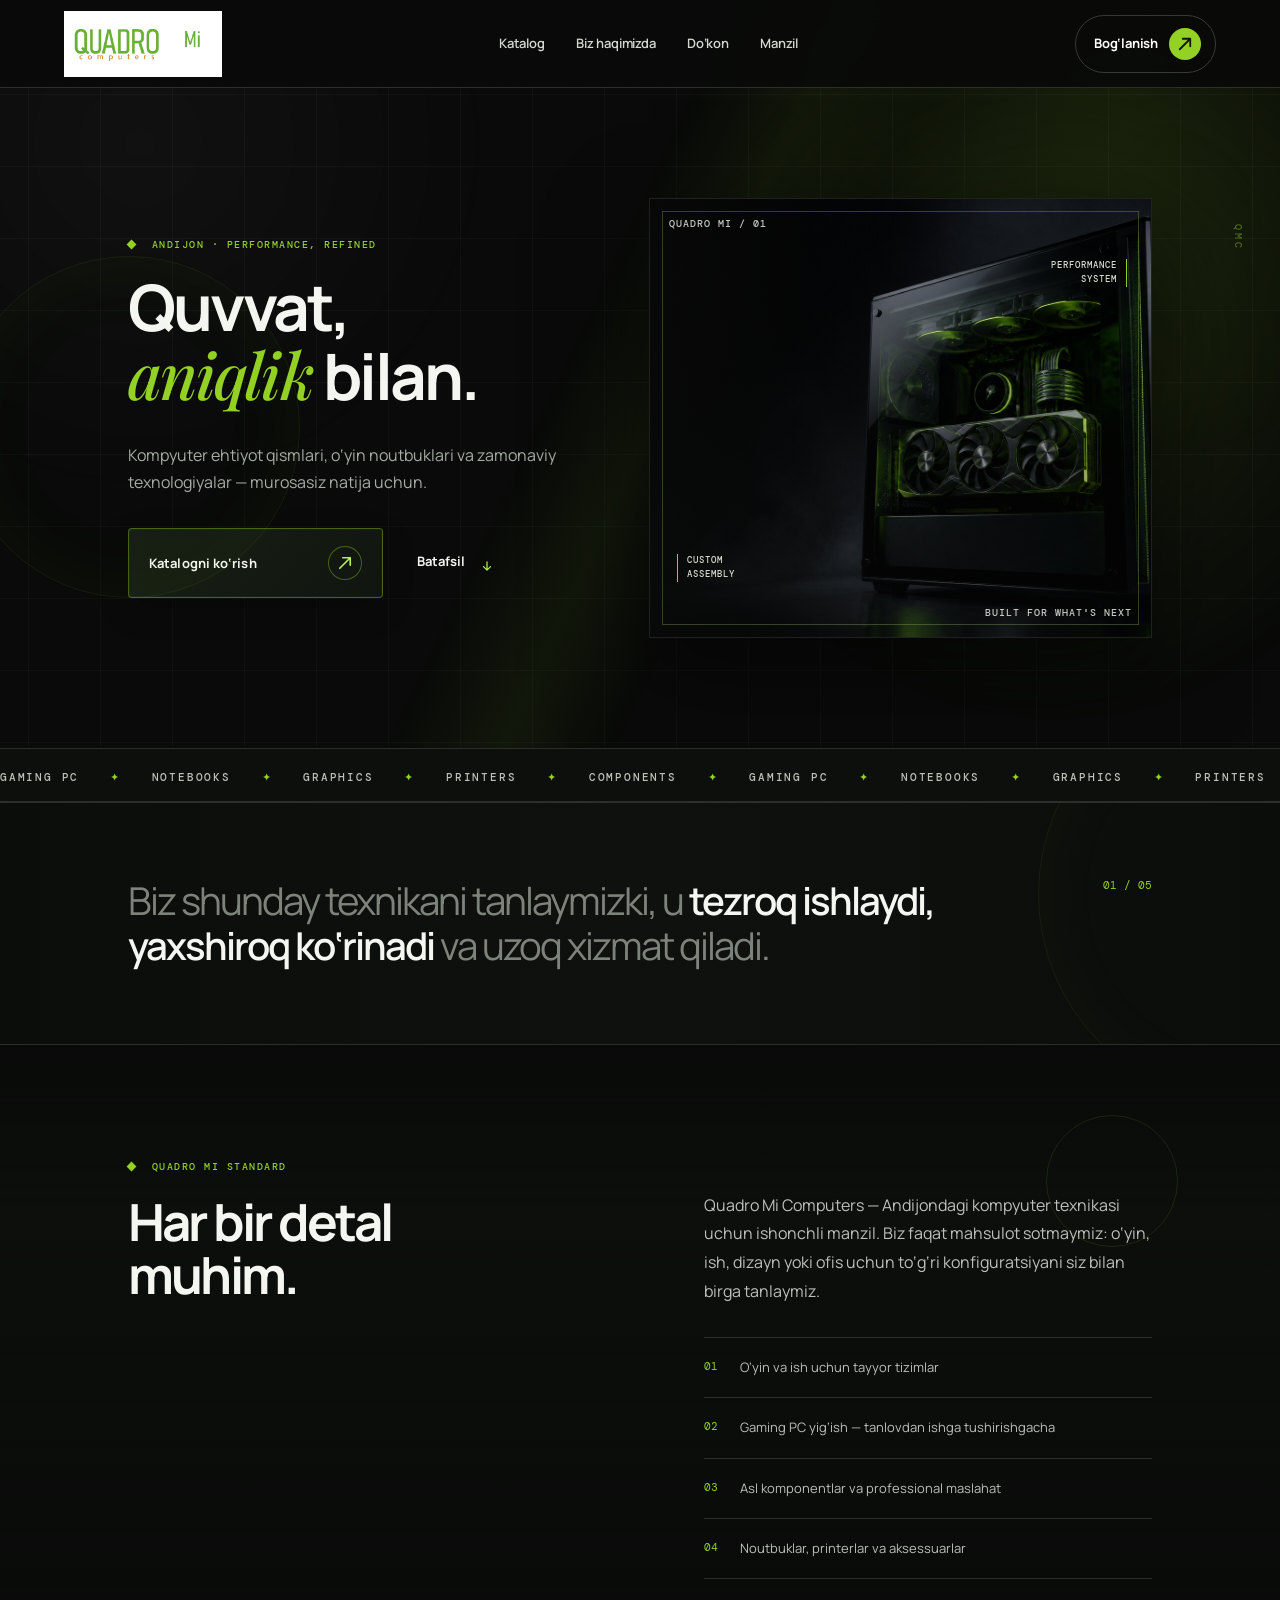
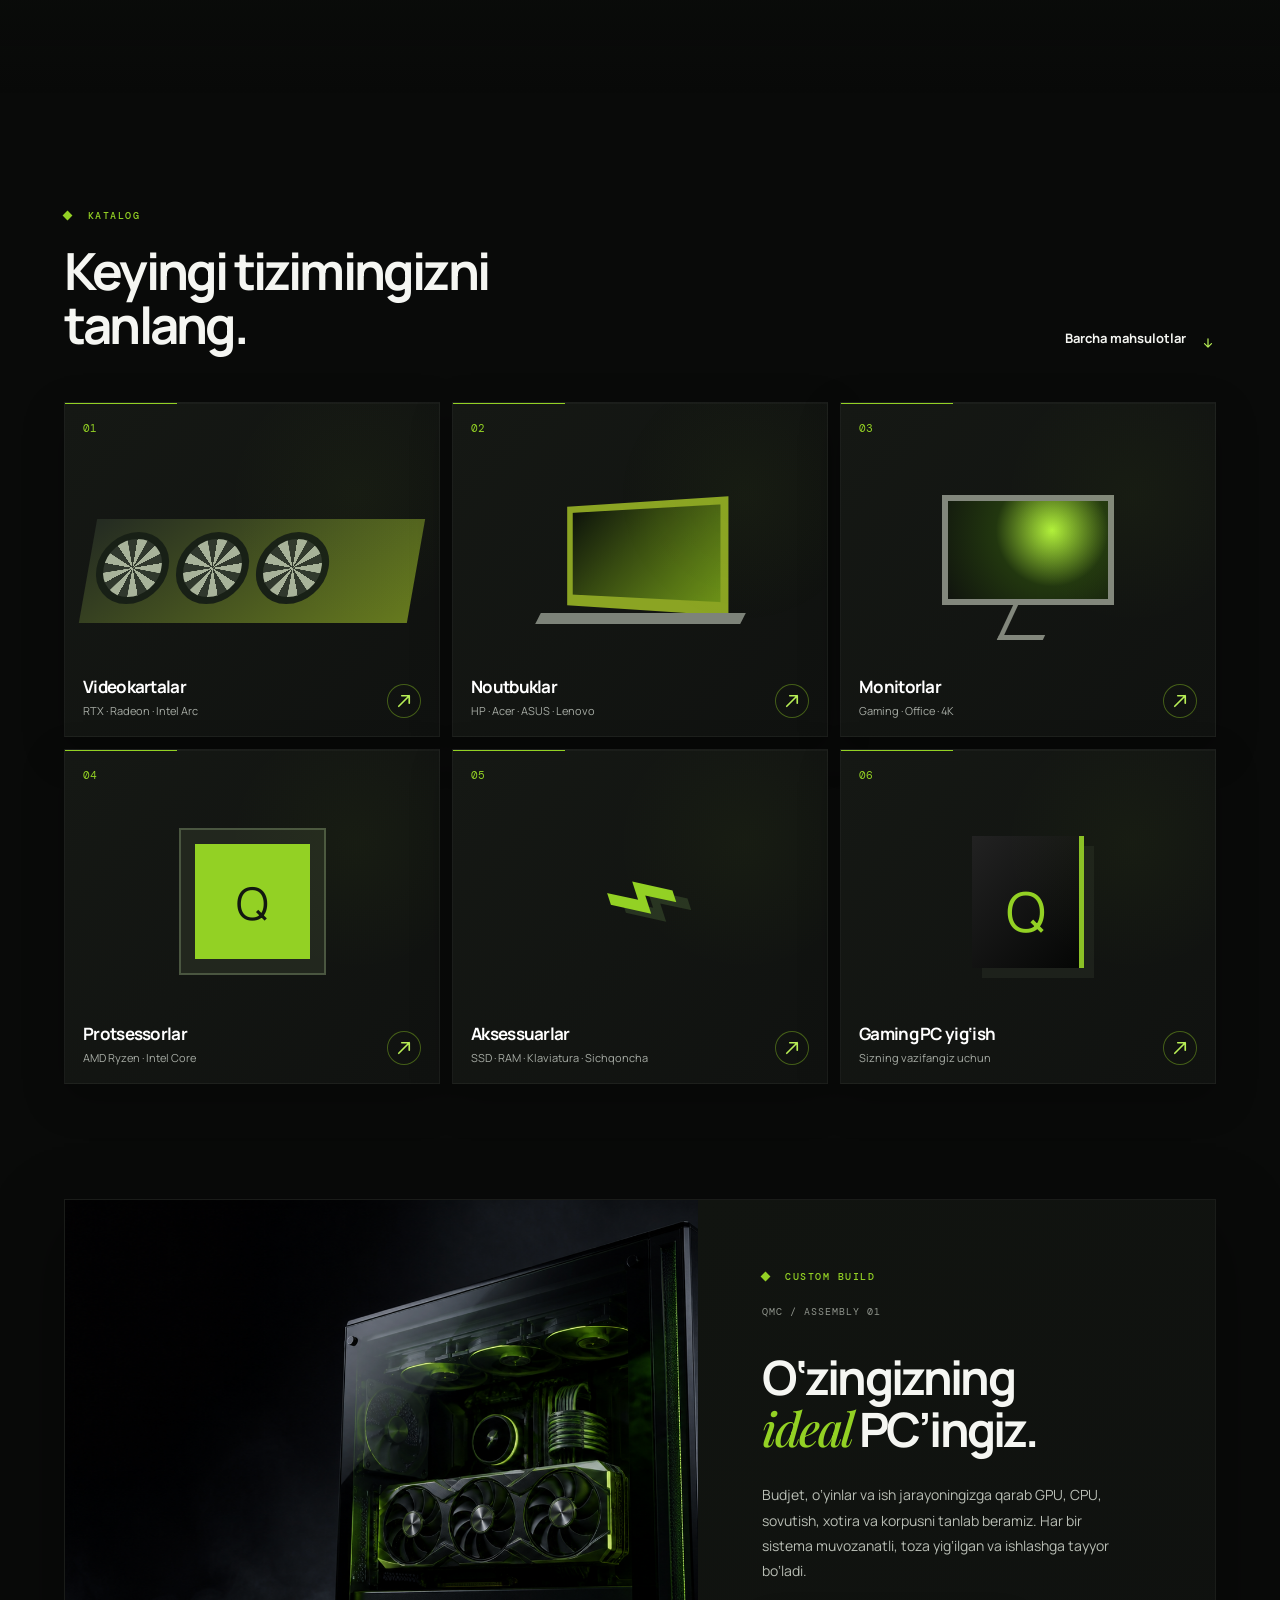
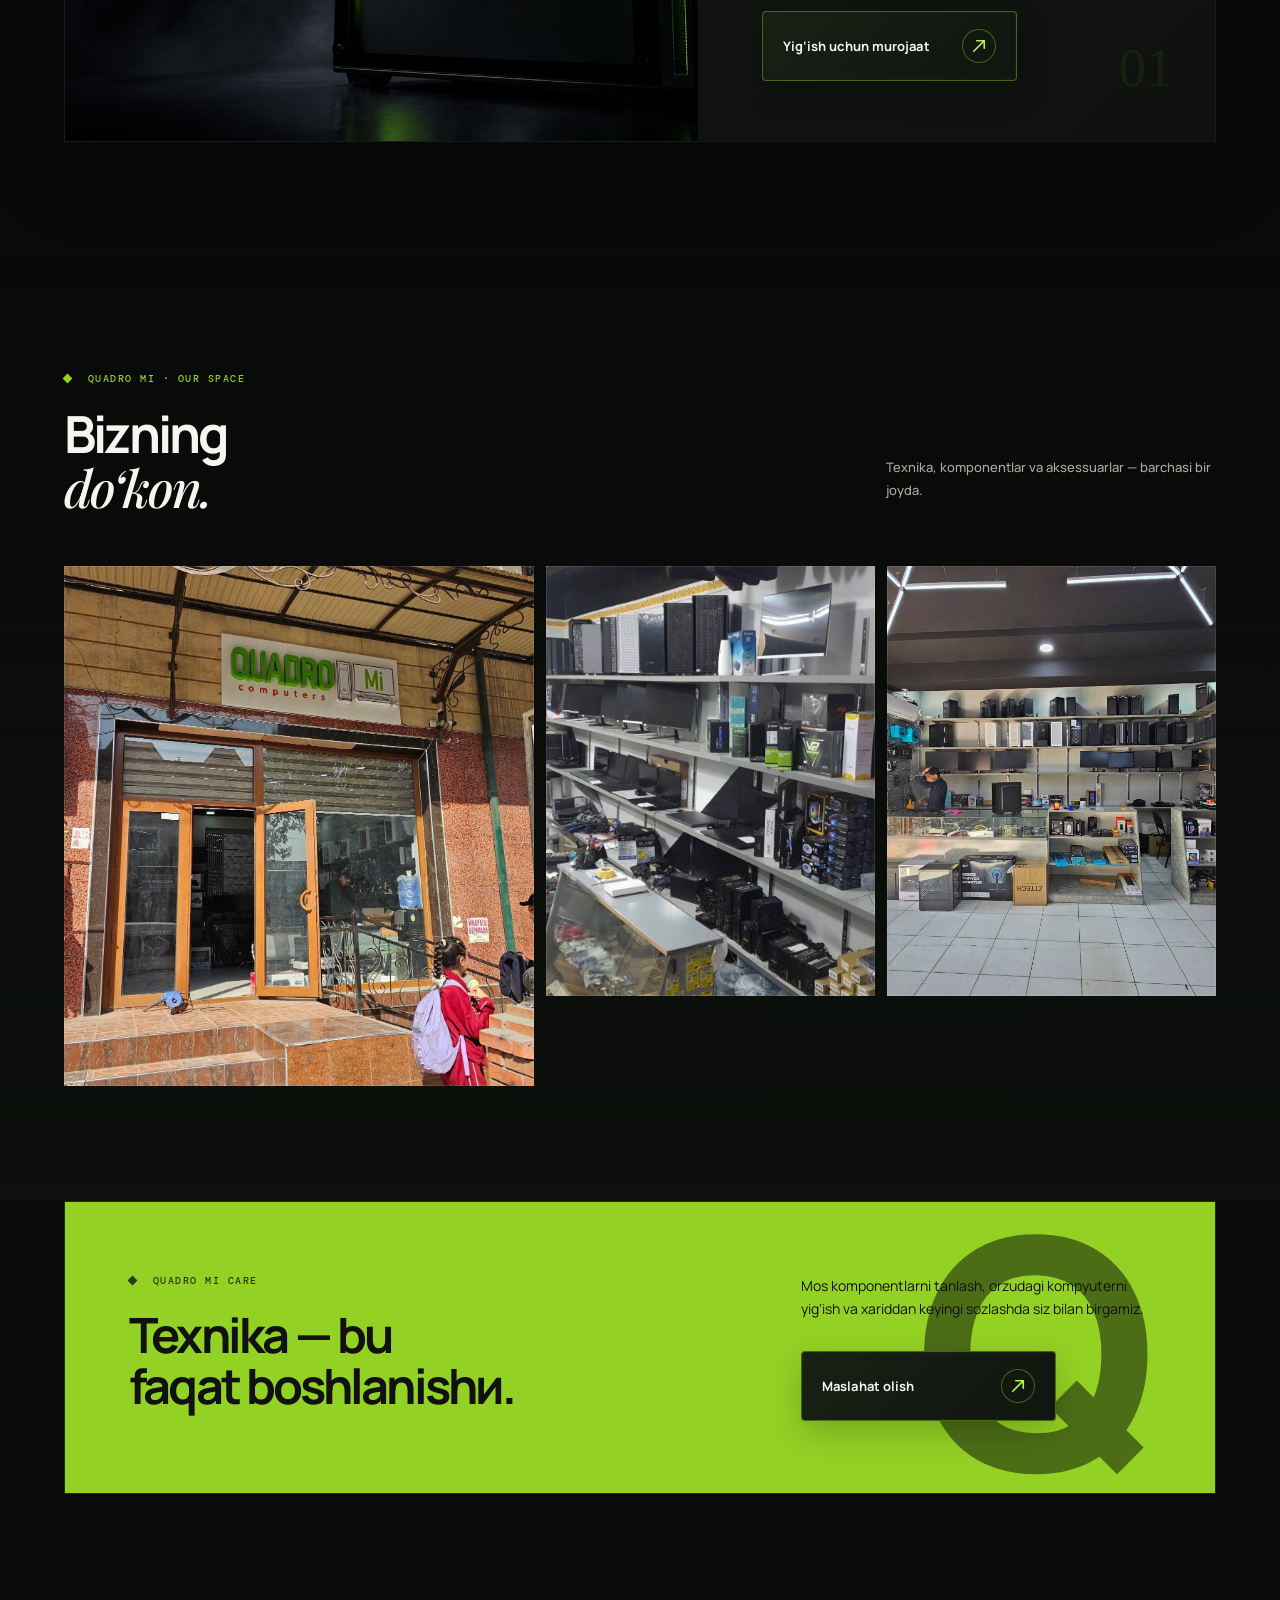
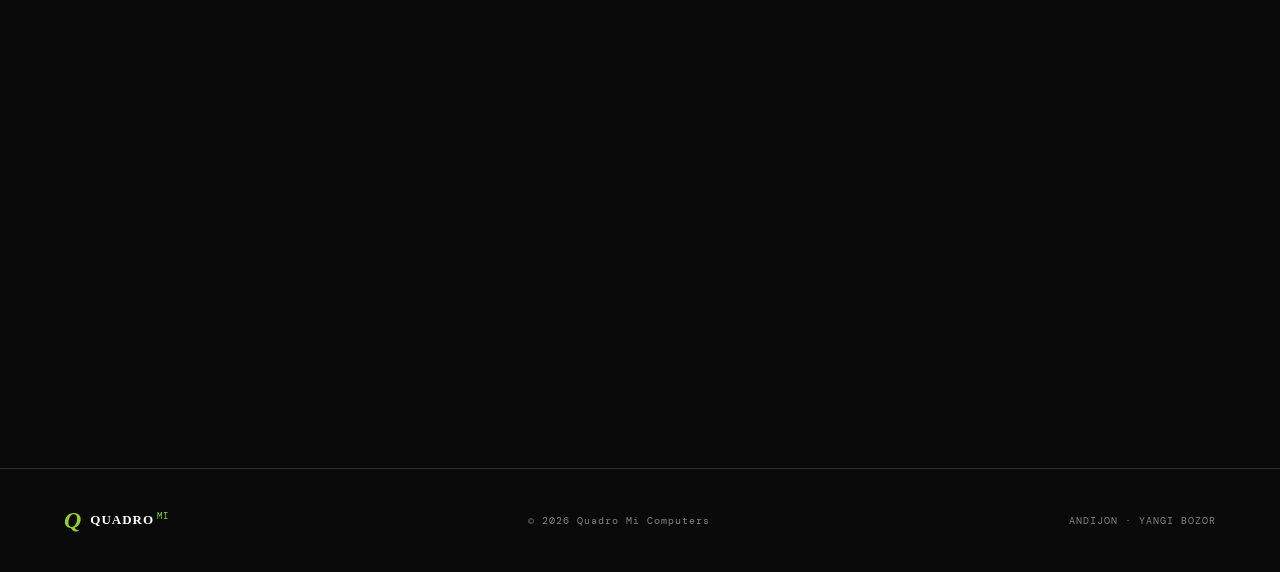
==== commit 72968527: "Apply premium navigation typography" ====
--- a/index.html
+++ b/index.html
@@ -5,7 +5,7 @@
   <meta name="theme-color" content="#0a0b0a" /><title>Quadro Mi Computers — Chegarasiz texnologiyalar</title>
   <link rel="preconnect" href="https://fonts.googleapis.com" /><link rel="preconnect" href="https://fonts.gstatic.com" crossorigin />
   <link href="https://fonts.googleapis.com/css2?family=DM+Mono:wght@400;500&family=Manrope:wght@400;500;600;700;800&family=Playfair+Display:ital,wght@0,400;0,500;1,400;1,500&display=swap" rel="stylesheet" />
-  <link rel="stylesheet" href="styles.css" /><link rel="stylesheet" href="premium.css" /><link rel="stylesheet" href="responsive.css" /><link rel="stylesheet" href="arrow-fix.css" /><link rel="stylesheet" href="mobile-fixes.css" />
+  <link rel="stylesheet" href="styles.css" /><link rel="stylesheet" href="premium.css" /><link rel="stylesheet" href="premium-nav.css" /><link rel="stylesheet" href="responsive.css" /><link rel="stylesheet" href="arrow-fix.css" /><link rel="stylesheet" href="mobile-fixes.css" />
 </head>
 <body>
   <header class="nav"><div class="scroll-progress" aria-hidden="true"></div>
--- a/premium-nav.css
+++ b/premium-nav.css
@@ -0,0 +1,40 @@
+.nav nav a,
+.nav .bag {
+  font-family: 'Manrope', Arial, sans-serif;
+  font-size: 13px;
+  font-weight: 600;
+  letter-spacing: -0.15px;
+  line-height: 1;
+}
+
+.nav nav a {
+  color: #d5d8d0;
+  padding: 8px 0;
+  transition: color .25s ease, transform .25s ease;
+}
+
+.nav nav a:hover {
+  color: #f5f6f2;
+  transform: translateY(-1px);
+}
+
+.nav .bag {
+  font-size: 13px;
+  font-weight: 700;
+  letter-spacing: -0.2px;
+  padding: 12px 14px 12px 18px;
+  display: inline-flex;
+  align-items: center;
+  gap: 4px;
+}
+
+.nav .bag b {
+  margin-left: 8px;
+}
+
+@media (max-width: 620px) {
+  .nav .bag {
+    font-size: 11px;
+    padding: 10px 11px 10px 13px;
+  }
+}
